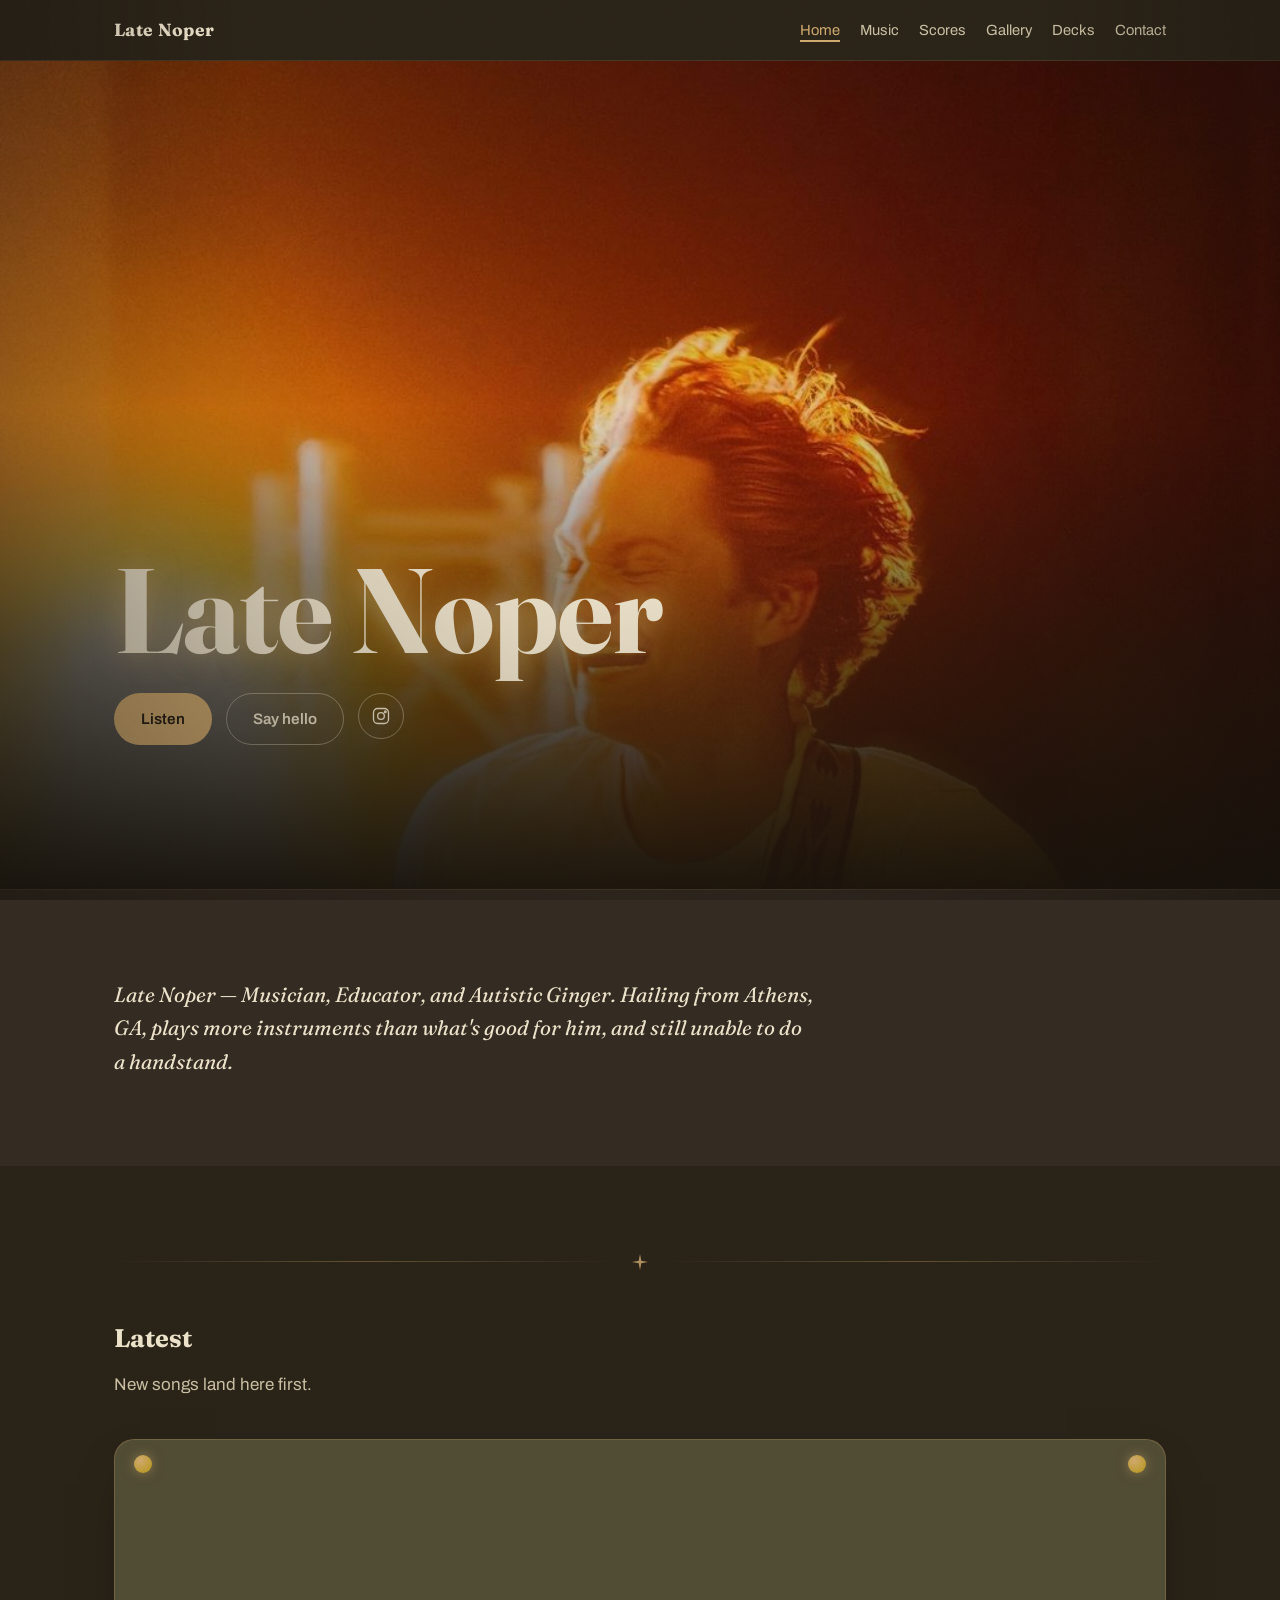
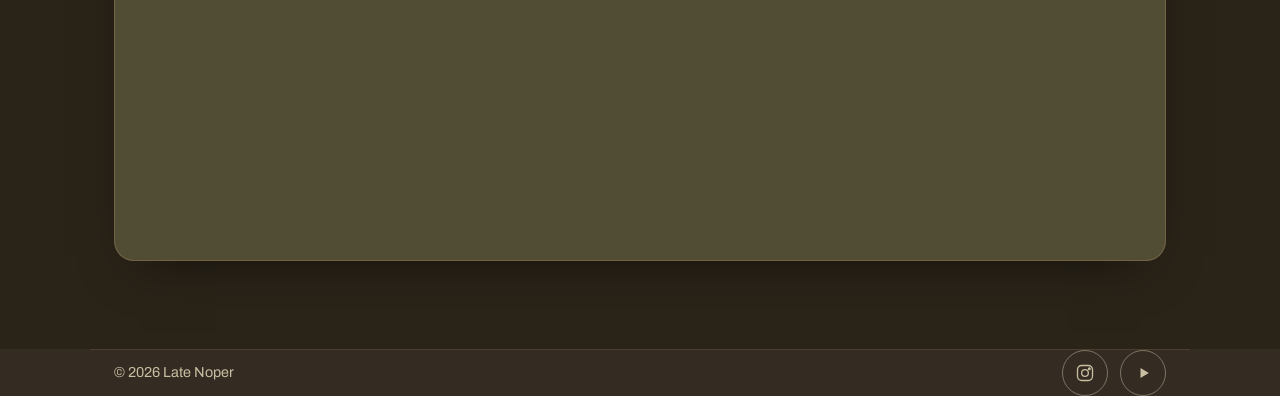
==== index.html @ f7667579 "Add files via upload" ====
<!DOCTYPE html>
<html lang="en">
<head>
<meta charset="UTF-8">
<meta name="viewport" content="width=device-width, initial-scale=1.0">
<title>Late Noper</title>
<meta name="description" content="Late Noper — songs, scores, and whatever else.">
<meta name="theme-color" content="#2A2318">
<link rel="icon" type="image/png" sizes="32x32" href="assets/img/favicon-32.png">
<link rel="icon" type="image/png" sizes="64x64" href="assets/img/favicon-64.png">
<link rel="apple-touch-icon" href="assets/img/apple-touch-icon.png">
<link rel="preconnect" href="https://fonts.googleapis.com">
<link rel="preconnect" href="https://fonts.gstatic.com" crossorigin>
<link href="https://fonts.googleapis.com/css2?family=Fraunces:ital,opsz,wght@0,9..144,400;0,9..144,600;0,9..144,700;0,9..144,900;1,9..144,500&family=Archivo:wght@400;500;600;700&display=swap" rel="stylesheet">
<link rel="stylesheet" href="assets/css/style.css">
</head>
<body>

<header>
  <nav class="wrap">
    <a class="brand" href="index.html">Late Noper</a>
    <ul class="nav-links">
      <li><a href="index.html" class="active">Home</a></li>
      <li><a href="music.html">Music</a></li>
      <li><a href="scores.html">Scores</a></li>
      <li><a href="gallery.html">Gallery</a></li>
      <li><a href="decks.html">Decks</a></li>
      <li><a href="contact.html">Contact</a></li>
    </ul>
  </nav>
</header>

<section class="hero" id="top">
  <img src="assets/img/hero-guitar-glow.jpg" alt="Late Noper playing guitar on stage under warm stage lights">
  <div class="hero-content wrap">
    <h1>Late Noper</h1>
    <div class="hero-actions">
      <a class="btn btn-primary" href="music.html">Listen</a>
      <a class="btn btn-ghost" href="contact.html">Say hello</a>
      <a class="btn-icon" href="https://www.instagram.com/n8mydude" target="_blank" rel="noopener" aria-label="Instagram">
        <svg viewBox="0 0 24 24" fill="none" stroke="currentColor" stroke-width="1.6"><rect x="3" y="3" width="18" height="18" rx="5"/><circle cx="12" cy="12" r="4"/><circle cx="17.2" cy="6.8" r="1"/></svg>
      </a>
    </div>
  </div>
</section>

<section class="about-line">
  <div class="wrap">
    <p>Late Noper — Musician, Educator, and Autistic Ginger. Hailing from Athens, GA, plays more instruments than what's good for him, and still unable to do a handstand.</p>
  </div>
</section>

<section class="music">
  <div class="wrap">
    <div class="spark-divider">
      <div class="line"></div>
      <svg viewBox="0 0 24 24" fill="var(--pollen)"><path d="M12 0 L14 10 L24 12 L14 14 L12 24 L10 14 L0 12 L10 10 Z"/></svg>
      <div class="line"></div>
    </div>
    <div class="section-head">
      <h2>Latest</h2>
      <p>New songs land here first.</p>
    </div>
    <div class="radio-panel">
      <iframe src="https://open.spotify.com/embed/artist/4hg9pHm6fuqy6S8k84b3Cp?utm_source=generator&theme=0"
        width="100%" height="352" frameborder="0"
        allowfullscreen=""
        allow="autoplay; clipboard-write; encrypted-media; fullscreen; picture-in-picture"
        loading="lazy"></iframe>
    </div>
  </div>
</section>

<footer class="wrap">
  <span>© 2026 Late Noper</span>
  <div class="footer-socials">
    <a class="btn-icon" href="https://www.instagram.com/n8mydude" target="_blank" rel="noopener" aria-label="Instagram">
      <svg viewBox="0 0 24 24" fill="none" stroke="currentColor" stroke-width="1.6"><rect x="3" y="3" width="18" height="18" rx="5"/><circle cx="12" cy="12" r="4"/><circle cx="17.2" cy="6.8" r="1"/></svg>
    </a>
    <a class="btn-icon" href="https://open.spotify.com/artist/4hg9pHm6fuqy6S8k84b3Cp" target="_blank" rel="noopener" aria-label="Spotify">
      <svg viewBox="0 0 24 24" fill="currentColor"><path d="M9 18V6l10 6-10 6Z"/></svg>
    </a>
  </div>
</footer>

</body>
</html>
---- assets/css/style.css ----
:root{
  --charcoal:#342B22;
  --charcoal-2:#2A2318;
  --charcoal-3:#241d14;
  --olive:#514C34;
  --pollen:#CFA96F;
  --red-sands:#BD9B30;
  --dried-petals:#9A4A36;
  --birch:#ECE1C9;
  --birch-dim:#c9bea1;
  --radius:14px;
}

*{box-sizing:border-box;}
html{scroll-behavior:smooth;}
body{
  margin:0;
  background:var(--charcoal);
  color:var(--birch);
  font-family:'Archivo',sans-serif;
  font-size:17px;
  line-height:1.6;
  position:relative;
}
img{max-width:100%;display:block;}

h1,h2,h3,h4{
  font-family:'Fraunces',serif;
  font-weight:700;
  margin:0 0 0.5em 0;
  color:var(--birch);
}

a{color:inherit;}

.wrap{
  max-width:1100px;
  margin:0 auto;
  padding:0 24px;
}

/* ---------- RETRO TEXTURE LAYER ---------- */
body::before{
  content:"";
  position:fixed;
  inset:0;
  pointer-events:none;
  z-index:2000;
  opacity:0.05;
  mix-blend-mode:overlay;
  background-image:url("data:image/svg+xml,%3Csvg xmlns='http://www.w3.org/2000/svg' width='120' height='120'%3E%3Cfilter id='n'%3E%3CfeTurbulence type='fractalNoise' baseFrequency='0.85' numOctaves='2' stitchTiles='stitch'/%3E%3C/filter%3E%3Crect width='100%25' height='100%25' filter='url(%23n)'/%3E%3C/svg%3E");
}
body::after{
  content:"";
  position:fixed;
  inset:0;
  pointer-events:none;
  z-index:1999;
  background:radial-gradient(ellipse at 50% 0%, rgba(0,0,0,0) 45%, rgba(20,16,10,0.55) 100%);
}

/* ---------- DIVIDER ---------- */
.spark-divider{
  display:flex;
  align-items:center;
  gap:16px;
  margin:0 0 48px 0;
}
.spark-divider .line{
  flex:1;
  height:1px;
  background:linear-gradient(to right, transparent, rgba(207,169,111,0.35), transparent);
}
.spark-divider svg{width:16px; height:16px; flex-shrink:0; opacity:0.8;}

/* ---------- NAV ---------- */
header{
  position:sticky;
  top:0;
  z-index:50;
  background:rgba(42,35,24,0.92);
  backdrop-filter:blur(8px);
  border-bottom:1px solid rgba(207,169,111,0.15);
}
nav.wrap{
  display:flex;
  align-items:center;
  justify-content:space-between;
  padding-top:16px;
  padding-bottom:16px;
  gap:16px;
}
.brand{
  font-family:'Fraunces',serif;
  font-weight:700;
  font-size:1.1rem;
  letter-spacing:0.02em;
  text-decoration:none;
  color:var(--birch);
  white-space:nowrap;
}
.nav-links{
  display:flex;
  gap:20px;
  list-style:none;
  margin:0;
  padding:0;
  overflow-x:auto;
  scrollbar-width:none;
}
.nav-links::-webkit-scrollbar{display:none;}
.nav-links a{
  text-decoration:none;
  font-size:0.92rem;
  color:var(--birch-dim);
  transition:color .2s ease;
  white-space:nowrap;
  padding-bottom:2px;
  border-bottom:2px solid transparent;
}
.nav-links a:hover{color:var(--pollen);}
.nav-links a.active{color:var(--pollen); border-bottom-color:var(--pollen);}

@media (max-width:560px){
  .nav-links{gap:14px;}
  .nav-links a{font-size:0.82rem;}
  .brand{font-size:1rem;}
}

/* ---------- HERO (home) ---------- */
.hero{
  position:relative;
  min-height:100svh;
  min-height:92vh;
  display:flex;
  align-items:flex-end;
  overflow:hidden;
}
.hero img{
  position:absolute;
  inset:0;
  width:100%;
  height:100%;
  object-fit:cover;
  object-position:58% 25%;
  filter:saturate(1.08);
}
.hero::after{
  content:"";
  position:absolute;
  inset:0;
  background:
    linear-gradient(to top, rgba(24,19,12,0.97) 0%, rgba(24,19,12,0.6) 30%, rgba(24,19,12,0.1) 58%, rgba(24,19,12,0.3) 100%);
}
.hero-content{
  position:relative;
  z-index:2;
  padding-bottom:56px;
  padding-top:80px;
  width:100%;
}
.hero h1{
  font-size:clamp(2.8rem, 11vw, 7.5rem);
  line-height:0.94;
  margin:0;
  color:var(--birch);
  text-shadow:
    0 0 30px rgba(207,169,111,0.55),
    0 0 70px rgba(189,155,48,0.35);
}
.hero-bio{
  margin-top:20px;
  max-width:520px;
  font-size:1.05rem;
  color:var(--birch-dim);
}
.hero-actions{
  margin-top:26px;
  display:flex;
  gap:14px;
  flex-wrap:wrap;
}

/* ---------- PAGE HERO (sub pages) ---------- */
.page-hero{
  padding:150px 0 60px;
  background:var(--charcoal-2);
  border-bottom:1px solid rgba(207,169,111,0.15);
}
.page-hero p{
  color:var(--birch-dim);
  max-width:560px;
  margin-top:10px;
}

/* ---------- BUTTONS ---------- */
.btn{
  display:inline-block;
  padding:13px 26px;
  border-radius:999px;
  text-decoration:none;
  font-weight:600;
  font-size:0.95rem;
  transition:transform .15s ease, background .2s ease, border-color .2s ease;
  border:1px solid transparent;
}
.btn-primary{
  background:var(--pollen);
  color:var(--charcoal-3);
}
.btn-primary:hover{transform:translateY(-2px);}
.btn-ghost{
  border-color:rgba(236,225,201,0.4);
  color:var(--birch);
}
.btn-ghost:hover{border-color:var(--pollen); color:var(--pollen);}
.btn-icon{
  display:inline-flex;
  align-items:center;
  justify-content:center;
  width:46px;
  height:46px;
  border-radius:50%;
  border:1px solid rgba(236,225,201,0.4);
  transition:border-color .2s ease, color .2s ease;
}
.btn-icon:hover{border-color:var(--pollen); color:var(--pollen);}
.btn-icon svg{width:20px; height:20px;}

/* ---------- SECTIONS GENERAL ---------- */
section{
  padding:88px 0;
  position:relative;
}
@media (max-width:700px){
  section{padding:56px 0;}
  .page-hero{padding:130px 0 44px;}
}
.section-head{
  max-width:640px;
  margin-bottom:40px;
}
.section-head p{
  color:var(--birch-dim);
  margin-top:8px;
}

/* ---------- MUSIC / RADIO PANEL ---------- */
.music{background:var(--charcoal-2);}
.radio-panel{
  position:relative;
  background:var(--olive);
  border-radius:20px;
  padding:46px 24px 24px;
  box-shadow:
    inset 0 0 0 1px rgba(207,169,111,0.25),
    0 20px 50px -25px rgba(0,0,0,0.6);
}
.radio-panel::before,
.radio-panel::after{
  content:"";
  position:absolute;
  top:16px;
  width:18px;
  height:18px;
  border-radius:50%;
  background:radial-gradient(circle at 35% 30%, var(--pollen), var(--red-sands) 70%);
  box-shadow:0 0 12px rgba(207,169,111,0.5);
}
.radio-panel::before{left:20px;}
.radio-panel::after{right:20px;}
.radio-panel iframe{
  display:block;
  width:100%;
  border-radius:12px;
}

.stream-links{
  margin-top:24px;
  display:flex;
  flex-wrap:wrap;
  gap:12px;
}
.stream-links a{
  display:inline-flex;
  align-items:center;
  gap:9px;
  padding:10px 18px;
  border-radius:999px;
  background:var(--charcoal-3);
  border:1px solid rgba(207,169,111,0.25);
  text-decoration:none;
  font-size:0.9rem;
  color:var(--birch);
  transition:border-color .2s ease, color .2s ease;
}
.stream-links a:hover{border-color:var(--pollen); color:var(--pollen);}
.stream-links svg{width:16px; height:16px;}

/* ---------- OTHER PROJECTS ---------- */
.other-projects{
  margin-top:56px;
  padding-top:40px;
  border-top:1px solid rgba(207,169,111,0.18);
}
.other-projects h3{
  font-size:1.1rem;
  color:var(--birch-dim);
  font-family:'Archivo',sans-serif;
  font-weight:600;
  text-transform:none;
  margin-bottom:20px;
}
.project-list{
  display:grid;
  grid-template-columns:repeat(auto-fit, minmax(260px,1fr));
  gap:20px;
}
.project-card{
  background:var(--charcoal-3);
  border:1px solid rgba(207,169,111,0.18);
  border-radius:12px;
  padding:20px 22px;
  text-decoration:none;
  display:block;
  transition:border-color .2s ease, transform .15s ease;
}
.project-card:hover{border-color:var(--pollen); transform:translateY(-2px);}
.project-card .proj-name{
  font-family:'Fraunces',serif;
  font-size:1.1rem;
  color:var(--birch);
  margin-bottom:6px;
}
.project-card .proj-blurb{
  font-size:0.9rem;
  color:var(--birch-dim);
  line-height:1.5;
}

/* ---------- ABOUT (bio line on home) ---------- */
.about-line{
  background:var(--charcoal);
  border-top:1px solid rgba(207,169,111,0.12);
}
.about-line p{
  font-family:'Fraunces',serif;
  font-style:italic;
  font-size:1.3rem;
  max-width:700px;
  color:var(--birch);
  margin:0;
}

/* ---------- GALLERY ---------- */
.gallery-page{background:var(--charcoal-2);}
.gallery{
  display:grid;
  grid-template-columns:repeat(auto-fit, minmax(230px, 1fr));
  gap:26px;
}
.photo-card{
  background:var(--charcoal-3);
  border:1px solid rgba(207,169,111,0.2);
  border-radius:12px;
  padding:10px;
  box-shadow:0 16px 34px -20px rgba(0,0,0,0.6);
}
.photo-card img{
  width:100%;
  height:auto;
  border-radius:6px;
  display:block;
}
.photo-card figcaption{
  margin:0;
  padding:12px 6px 4px;
  font-family:'Fraunces',serif;
  font-style:italic;
  font-size:0.92rem;
  color:var(--birch-dim);
  text-align:center;
}

/* ---------- SCORES ---------- */
.scores-page{background:var(--charcoal);}
.score-item{
  background:var(--charcoal-2);
  border:1px solid rgba(207,169,111,0.2);
  border-radius:var(--radius);
  padding:26px;
  margin-bottom:32px;
}
.score-item h3{
  margin-bottom:14px;
  font-size:1.3rem;
}
.score-audio{
  width:100%;
  margin-bottom:18px;
  accent-color:var(--pollen);
}
.score-pdf-frame{
  width:100%;
  height:640px;
  border:1px solid rgba(207,169,111,0.2);
  border-radius:8px;
  background:var(--birch);
}
.score-links{
  margin-top:14px;
  display:flex;
  gap:14px;
  flex-wrap:wrap;
  font-size:0.9rem;
}
.score-links a{
  color:var(--pollen);
  text-decoration:none;
  border-bottom:1px solid rgba(207,169,111,0.4);
}
.score-note{
  font-size:0.9rem;
  color:var(--birch-dim);
  font-style:italic;
}
@media (max-width:700px){
  .score-pdf-frame{height:480px;}
}

/* ---------- DECKS ---------- */
.decks-page{background:var(--charcoal-2);}
.deck-card{
  background:var(--charcoal-3);
  border:1px solid rgba(207,169,111,0.2);
  border-radius:var(--radius);
  margin-bottom:24px;
  overflow:hidden;
}
.deck-head{
  display:flex;
  align-items:center;
  gap:20px;
  padding:20px 24px;
}
.deck-commanders{
  display:flex;
  gap:8px;
  flex-shrink:0;
}
.deck-commanders img{
  width:56px;
  height:78px;
  object-fit:cover;
  border-radius:6px;
  border:1px solid rgba(207,169,111,0.35);
}
.deck-title-block h3{
  font-size:1.2rem;
  margin-bottom:4px;
}
.deck-title-block .deck-cmdr-names{
  font-size:0.85rem;
  color:var(--birch-dim);
  font-style:italic;
}
.deck-card details{border-top:1px solid rgba(207,169,111,0.15);}
.deck-card summary{
  cursor:pointer;
  padding:14px 24px;
  font-size:0.9rem;
  color:var(--pollen);
  list-style:none;
  user-select:none;
}
.deck-card summary::-webkit-details-marker{display:none;}
.deck-card summary::before{content:"▸ ";}
.deck-card details[open] summary::before{content:"▾ ";}
.deck-body{
  padding:6px 24px 24px;
}
.card-section{margin-bottom:18px;}
.card-section h4{
  font-size:0.85rem;
  text-transform:uppercase;
  letter-spacing:0.04em;
  color:var(--birch-dim);
  font-family:'Archivo',sans-serif;
  font-weight:600;
  margin-bottom:10px;
}
.card-chips{
  display:flex;
  flex-wrap:wrap;
  gap:8px 10px;
}
.card-name{
  font-size:0.92rem;
  color:var(--birch);
  border-bottom:1px dotted rgba(207,169,111,0.5);
  cursor:default;
  white-space:nowrap;
}
.card-name .qty{
  color:var(--birch-dim);
  font-size:0.8rem;
  margin-right:2px;
}

#scry-tooltip{
  position:fixed;
  z-index:5000;
  pointer-events:none;
  width:180px;
  border-radius:10px;
  overflow:hidden;
  box-shadow:0 16px 40px -12px rgba(0,0,0,0.7);
  border:1px solid rgba(207,169,111,0.4);
  display:none;
  background:var(--charcoal-3);
}
#scry-tooltip img{width:100%; display:block;}
#scry-tooltip .scry-loading{
  padding:40px 10px;
  text-align:center;
  font-size:0.8rem;
  color:var(--birch-dim);
}

/* ---------- CONTACT ---------- */
.contact{background:var(--charcoal);}
form{
  display:grid;
  gap:18px;
  max-width:560px;
}
label{
  display:block;
  font-size:0.9rem;
  color:var(--birch-dim);
  margin-bottom:6px;
}
input, textarea{
  width:100%;
  padding:13px 14px;
  background:var(--charcoal-2);
  border:1px solid rgba(207,169,111,0.25);
  border-radius:10px;
  color:var(--birch);
  font-family:'Archivo',sans-serif;
  font-size:1rem;
}
input:focus, textarea:focus{
  outline:2px solid var(--pollen);
  outline-offset:1px;
}
textarea{resize:vertical; min-height:130px;}
button[type="submit"]{
  justify-self:start;
  background:var(--pollen);
  color:var(--charcoal-3);
  border:none;
  padding:13px 28px;
  border-radius:999px;
  font-weight:600;
  font-size:0.95rem;
  cursor:pointer;
  font-family:'Archivo',sans-serif;
  transition:transform .15s ease;
}
button[type="submit"]:hover{transform:translateY(-2px);}
.form-note{
  font-size:0.85rem;
  color:var(--birch-dim);
  margin-top:6px;
}

/* ---------- FOOTER ---------- */
footer{
  padding:32px 0;
  border-top:1px solid rgba(207,169,111,0.15);
  display:flex;
  align-items:center;
  justify-content:space-between;
  flex-wrap:wrap;
  gap:14px;
  color:var(--birch-dim);
  font-size:0.9rem;
}
.footer-socials{
  display:flex;
  gap:12px;
}

@media (prefers-reduced-motion: reduce){
  html{scroll-behavior:auto;}
  .btn, button{transition:none;}
}
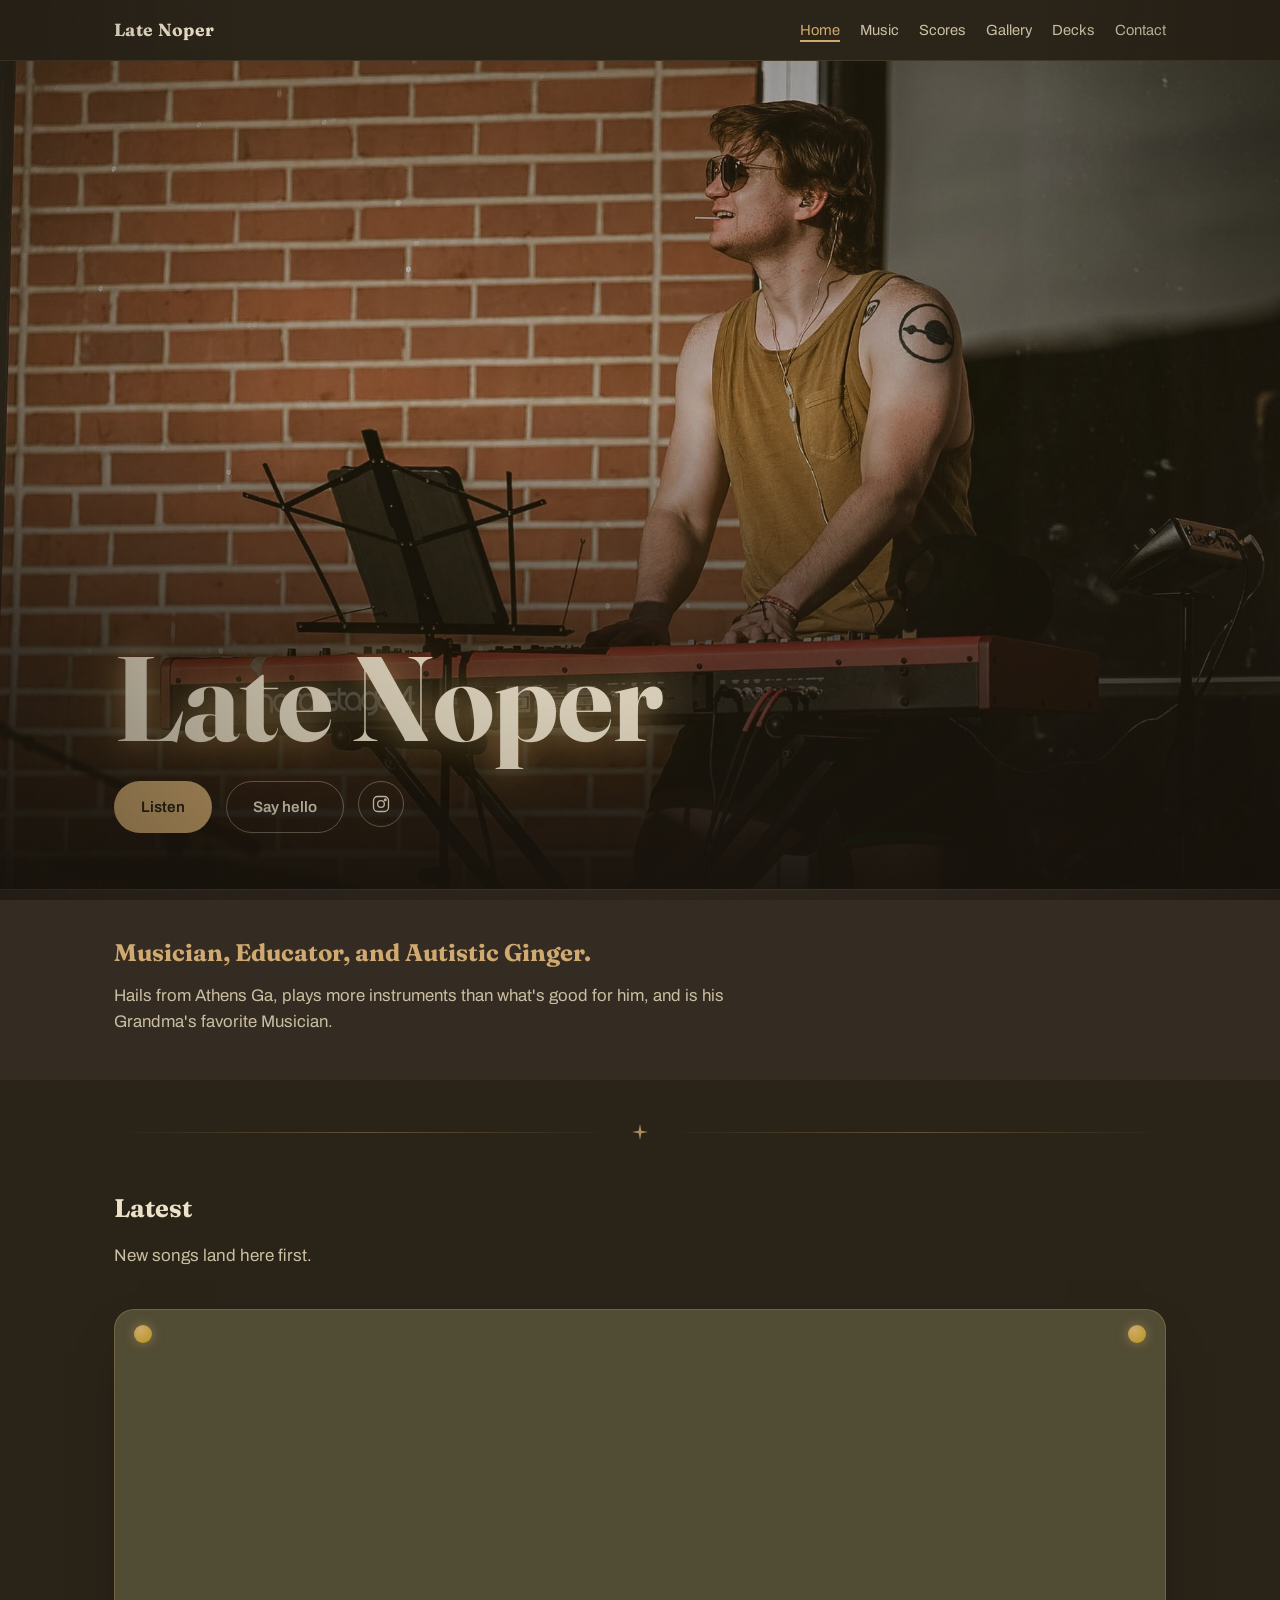
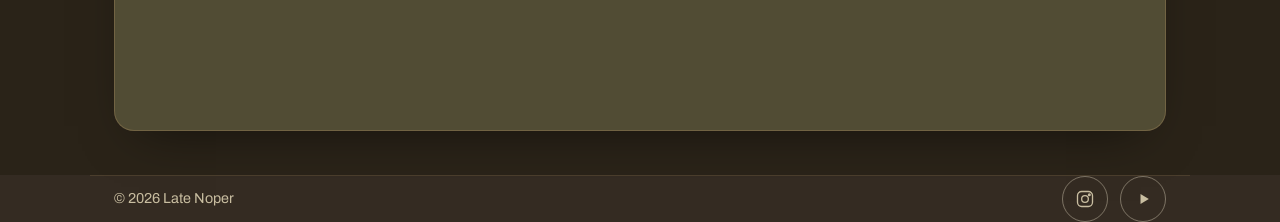
==== commit 91defe8b: "Add files via upload" ====
--- a/index.html
+++ b/index.html
@@ -31,7 +31,8 @@
 </header>
 
 <section class="hero" id="top">
-  <img src="assets/img/hero-guitar-glow.jpg" alt="Late Noper playing guitar on stage under warm stage lights">
+  <img class="hero-mobile" src="assets/img/hero-guitar-glow.jpg" alt="Late Noper playing guitar under warm stage lights">
+  <img class="hero-desktop" src="assets/img/keyboard-live.jpg" alt="Late Noper performing on keyboard in warm evening light">
   <div class="hero-content wrap">
     <h1>Late Noper</h1>
     <div class="hero-actions">
@@ -46,7 +47,8 @@
 
 <section class="about-line">
   <div class="wrap">
-    <p>Late Noper — Musician, Educator, and Autistic Ginger. Hailing from Athens, GA, plays more instruments than what's good for him, and still unable to do a handstand.</p>
+    <h2>Musician, Educator, and Autistic Ginger.</h2>
+    <p>Hails from Athens Ga, plays more instruments than what's good for him, and is his Grandma's favorite Musician.</p>
   </div>
 </section>
 
--- a/assets/css/style.css
+++ b/assets/css/style.css
@@ -135,6 +135,7 @@
   display:flex;
   align-items:flex-end;
   overflow:hidden;
+  padding:0;
 }
 .hero img{
   position:absolute;
@@ -142,8 +143,18 @@
   width:100%;
   height:100%;
   object-fit:cover;
+  filter:saturate(1.08);
+}
+.hero img.hero-mobile{
   object-position:58% 25%;
-  filter:saturate(1.08);
+}
+.hero img.hero-desktop{
+  display:none;
+  object-position:70% 22%;
+}
+@media (min-width:900px){
+  .hero img.hero-mobile{display:none;}
+  .hero img.hero-desktop{display:block;}
 }
 .hero::after{
   content:"";
@@ -183,14 +194,19 @@
 
 /* ---------- PAGE HERO (sub pages) ---------- */
 .page-hero{
-  padding:150px 0 60px;
+  padding:96px 0 32px;
   background:var(--charcoal-2);
   border-bottom:1px solid rgba(207,169,111,0.15);
 }
+.page-hero h1{
+  font-size:clamp(2rem, 4vw, 2.8rem);
+  text-shadow:0 0 24px rgba(207,169,111,0.3);
+}
 .page-hero p{
   color:var(--birch-dim);
   max-width:560px;
   margin-top:10px;
+  font-size:1.05rem;
 }
 
 /* ---------- BUTTONS ---------- */
@@ -229,12 +245,12 @@
 
 /* ---------- SECTIONS GENERAL ---------- */
 section{
-  padding:88px 0;
+  padding:44px 0;
   position:relative;
 }
 @media (max-width:700px){
-  section{padding:56px 0;}
-  .page-hero{padding:130px 0 44px;}
+  section{padding:32px 0;}
+  .page-hero{padding:80px 0 28px;}
 }
 .section-head{
   max-width:640px;
@@ -338,17 +354,22 @@
   line-height:1.5;
 }
 
-/* ---------- ABOUT (bio line on home) ---------- */
+/* ---------- ABOUT (bio block on home) ---------- */
 .about-line{
   background:var(--charcoal);
   border-top:1px solid rgba(207,169,111,0.12);
 }
+.about-line h2{
+  font-size:1.5rem;
+  color:var(--pollen);
+  margin-bottom:10px;
+}
 .about-line p{
-  font-family:'Fraunces',serif;
-  font-style:italic;
-  font-size:1.3rem;
-  max-width:700px;
-  color:var(--birch);
+  font-family:'Archivo',sans-serif;
+  font-style:normal;
+  font-size:1.05rem;
+  max-width:620px;
+  color:var(--birch-dim);
   margin:0;
 }
 
@@ -356,30 +377,59 @@
 .gallery-page{background:var(--charcoal-2);}
 .gallery{
   display:grid;
-  grid-template-columns:repeat(auto-fit, minmax(230px, 1fr));
-  gap:26px;
+  grid-template-columns:repeat(auto-fit, minmax(360px, 1fr));
+  gap:20px;
 }
 .photo-card{
   background:var(--charcoal-3);
   border:1px solid rgba(207,169,111,0.2);
   border-radius:12px;
-  padding:10px;
+  overflow:hidden;
   box-shadow:0 16px 34px -20px rgba(0,0,0,0.6);
-}
-.photo-card img{
+  cursor:zoom-in;
+}
+.photo-card img,
+.photo-card video{
   width:100%;
-  height:auto;
-  border-radius:6px;
+  height:100%;
+  aspect-ratio:4/5;
+  object-fit:cover;
   display:block;
-}
-.photo-card figcaption{
-  margin:0;
-  padding:12px 6px 4px;
-  font-family:'Fraunces',serif;
-  font-style:italic;
-  font-size:0.92rem;
-  color:var(--birch-dim);
-  text-align:center;
+  transition:transform .3s ease;
+}
+.photo-card:hover img,
+.photo-card:hover video{transform:scale(1.03);}
+
+#lightbox{
+  position:fixed;
+  inset:0;
+  z-index:6000;
+  display:none;
+  align-items:center;
+  justify-content:center;
+  background:rgba(20,16,10,0);
+  cursor:zoom-out;
+  transition:background .28s ease;
+  padding:30px;
+}
+#lightbox.open{
+  display:flex;
+  background:rgba(20,16,10,0.92);
+}
+#lightbox img,
+#lightbox video{
+  max-width:min(92vw, 1100px);
+  max-height:88vh;
+  border-radius:10px;
+  box-shadow:0 30px 80px -20px rgba(0,0,0,0.8);
+  transform:scale(0.92);
+  opacity:0;
+  transition:transform .28s ease, opacity .28s ease;
+}
+#lightbox.open img,
+#lightbox.open video{
+  transform:scale(1);
+  opacity:1;
 }
 
 /* ---------- SCORES ---------- */
@@ -439,28 +489,29 @@
 }
 .deck-head{
   display:flex;
-  align-items:center;
-  gap:20px;
-  padding:20px 24px;
+  align-items:flex-start;
+  gap:24px;
+  padding:24px;
+  flex-wrap:wrap;
 }
 .deck-commanders{
   display:flex;
-  gap:8px;
+  gap:12px;
   flex-shrink:0;
 }
 .deck-commanders img{
-  width:56px;
-  height:78px;
-  object-fit:cover;
-  border-radius:6px;
+  width:160px;
+  height:auto;
+  border-radius:10px;
   border:1px solid rgba(207,169,111,0.35);
+  box-shadow:0 12px 26px -14px rgba(0,0,0,0.6);
 }
 .deck-title-block h3{
-  font-size:1.2rem;
-  margin-bottom:4px;
+  font-size:1.5rem;
+  margin-bottom:6px;
 }
 .deck-title-block .deck-cmdr-names{
-  font-size:0.85rem;
+  font-size:0.95rem;
   color:var(--birch-dim);
   font-style:italic;
 }
@@ -477,9 +528,12 @@
 .deck-card summary::before{content:"▸ ";}
 .deck-card details[open] summary::before{content:"▾ ";}
 .deck-body{
-  padding:6px 24px 24px;
-}
-.card-section{margin-bottom:18px;}
+  padding:6px 24px 28px;
+  display:grid;
+  grid-template-columns:repeat(auto-fill, minmax(220px, 1fr));
+  gap:28px 32px;
+  align-items:start;
+}
 .card-section h4{
   font-size:0.85rem;
   text-transform:uppercase;
@@ -487,20 +541,22 @@
   color:var(--birch-dim);
   font-family:'Archivo',sans-serif;
   font-weight:600;
-  margin-bottom:10px;
+  margin-bottom:12px;
 }
 .card-chips{
   display:flex;
-  flex-wrap:wrap;
-  gap:8px 10px;
+  flex-direction:column;
+  gap:9px;
 }
 .card-name{
-  font-size:0.92rem;
-  color:var(--birch);
+  font-size:0.95rem;
+  color:var(--birch);
+  text-decoration:none;
   border-bottom:1px dotted rgba(207,169,111,0.5);
-  cursor:default;
-  white-space:nowrap;
-}
+  cursor:pointer;
+  width:fit-content;
+}
+.card-name:hover{color:var(--pollen); border-bottom-color:var(--pollen);}
 .card-name .qty{
   color:var(--birch-dim);
   font-size:0.8rem;
@@ -511,8 +567,8 @@
   position:fixed;
   z-index:5000;
   pointer-events:none;
-  width:180px;
-  border-radius:10px;
+  width:280px;
+  border-radius:14px;
   overflow:hidden;
   box-shadow:0 16px 40px -12px rgba(0,0,0,0.7);
   border:1px solid rgba(207,169,111,0.4);
@@ -521,9 +577,9 @@
 }
 #scry-tooltip img{width:100%; display:block;}
 #scry-tooltip .scry-loading{
-  padding:40px 10px;
+  padding:60px 10px;
   text-align:center;
-  font-size:0.8rem;
+  font-size:0.85rem;
   color:var(--birch-dim);
 }
 
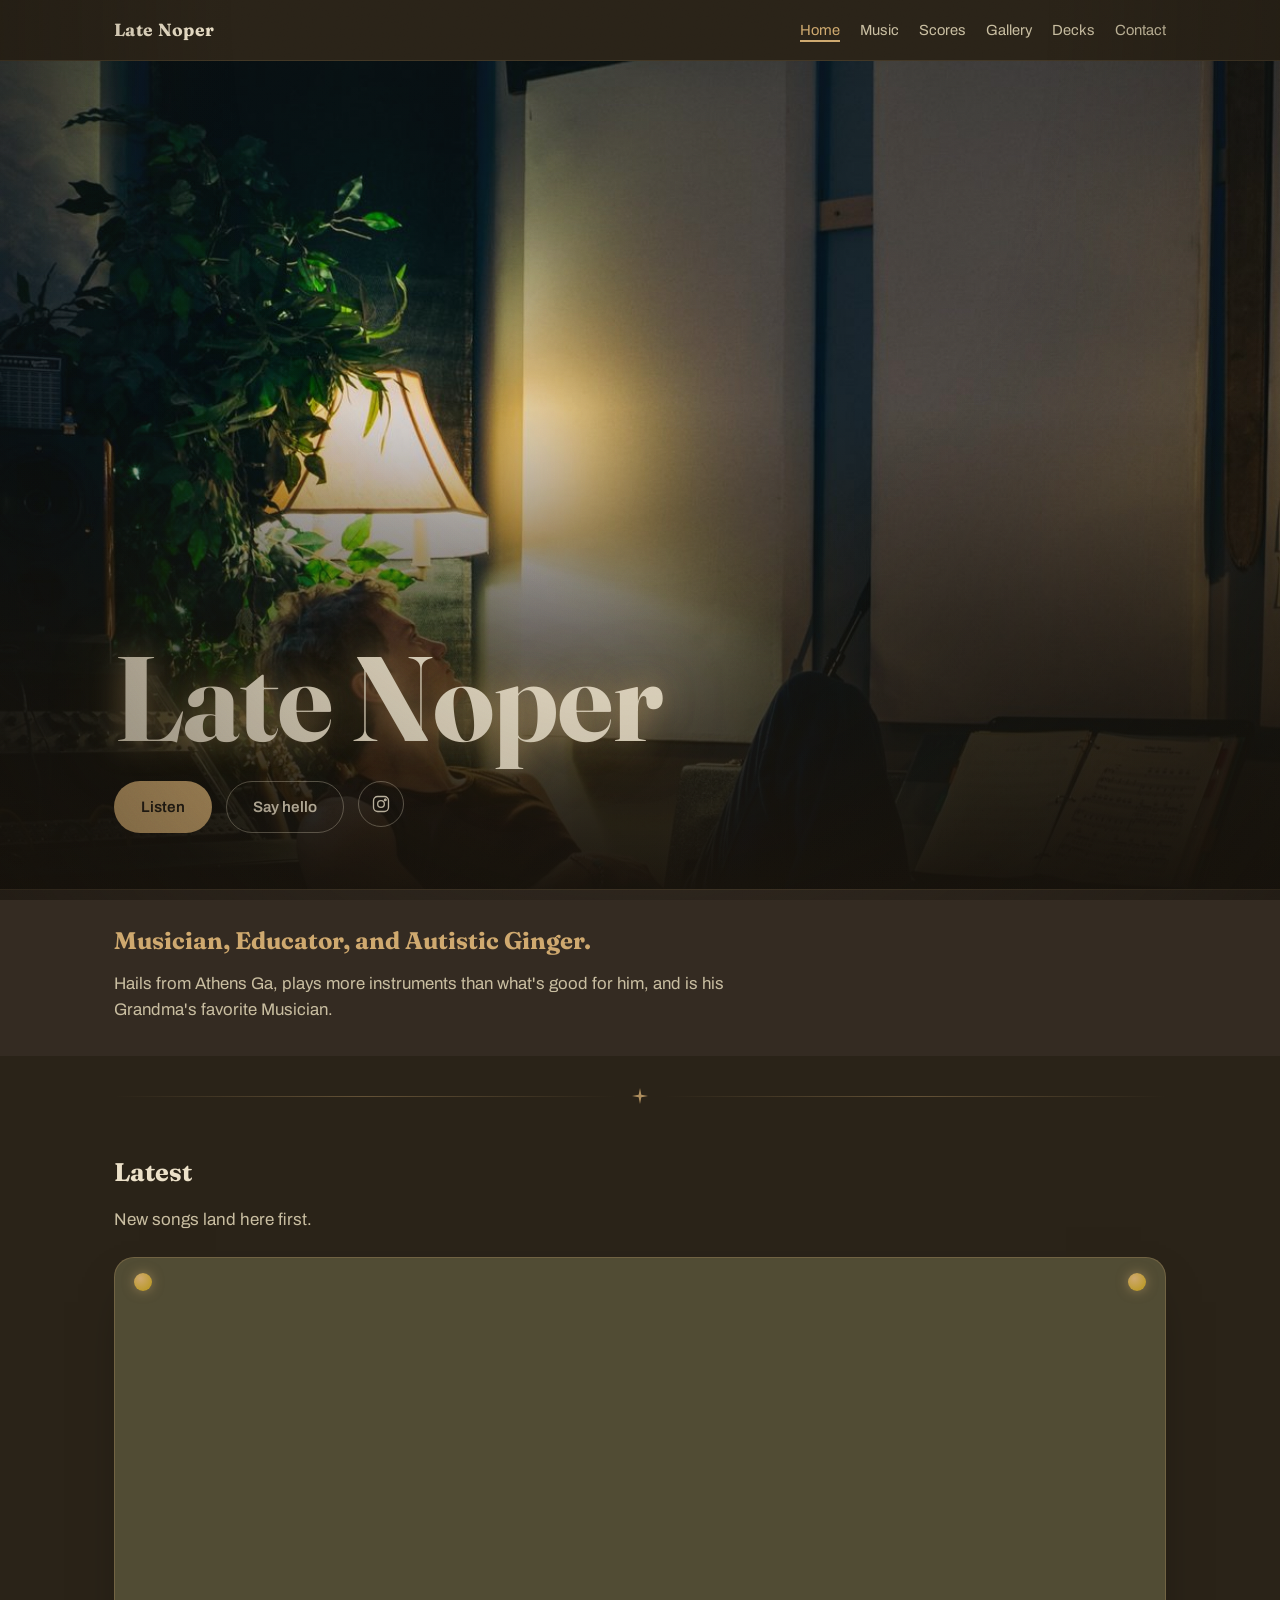
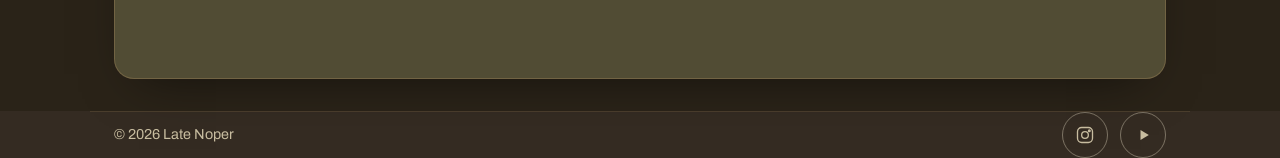
==== commit 8562fe8d: "Add files via upload" ====
--- a/index.html
+++ b/index.html
@@ -32,7 +32,7 @@
 
 <section class="hero" id="top">
   <img class="hero-mobile" src="assets/img/hero-guitar-glow.jpg" alt="Late Noper playing guitar under warm stage lights">
-  <img class="hero-desktop" src="assets/img/keyboard-live.jpg" alt="Late Noper performing on keyboard in warm evening light">
+  <img class="hero-desktop" src="assets/img/studio-plants.jpg" alt="Late Noper leaning back in his studio, looking up at a lamp">
   <div class="hero-content wrap">
     <h1>Late Noper</h1>
     <div class="hero-actions">
--- a/assets/css/style.css
+++ b/assets/css/style.css
@@ -150,7 +150,7 @@
 }
 .hero img.hero-desktop{
   display:none;
-  object-position:70% 22%;
+  object-position:26% 32%;
 }
 @media (min-width:900px){
   .hero img.hero-mobile{display:none;}
@@ -194,18 +194,25 @@
 
 /* ---------- PAGE HERO (sub pages) ---------- */
 .page-hero{
-  padding:96px 0 32px;
+  min-height:140px;
+  display:flex;
+  align-items:center;
   background:var(--charcoal-2);
   border-bottom:1px solid rgba(207,169,111,0.15);
+}
+.page-hero .wrap{
+  padding-top:20px;
+  padding-bottom:20px;
 }
 .page-hero h1{
   font-size:clamp(2rem, 4vw, 2.8rem);
   text-shadow:0 0 24px rgba(207,169,111,0.3);
+  margin-bottom:0;
 }
 .page-hero p{
   color:var(--birch-dim);
   max-width:560px;
-  margin-top:10px;
+  margin-top:8px;
   font-size:1.05rem;
 }
 
@@ -245,16 +252,16 @@
 
 /* ---------- SECTIONS GENERAL ---------- */
 section{
-  padding:44px 0;
+  padding:32px 0;
   position:relative;
 }
 @media (max-width:700px){
-  section{padding:32px 0;}
-  .page-hero{padding:80px 0 28px;}
+  section{padding:24px 0;}
+  .page-hero{min-height:120px;}
 }
 .section-head{
   max-width:640px;
-  margin-bottom:40px;
+  margin-bottom:24px;
 }
 .section-head p{
   color:var(--birch-dim);
@@ -450,12 +457,30 @@
   margin-bottom:18px;
   accent-color:var(--pollen);
 }
-.score-pdf-frame{
+.score-pdf-viewer{
   width:100%;
-  height:640px;
+  max-height:640px;
+  overflow-y:auto;
+  -webkit-overflow-scrolling:touch;
   border:1px solid rgba(207,169,111,0.2);
   border-radius:8px;
   background:var(--birch);
+  padding:10px 0;
+}
+.score-pdf-viewer canvas{
+  display:block;
+  margin:0 auto 10px;
+  max-width:100%;
+  height:auto;
+}
+.score-pdf-viewer .pdf-loading{
+  padding:60px 10px;
+  text-align:center;
+  color:var(--charcoal-2);
+  font-size:0.9rem;
+}
+@media (max-width:700px){
+  .score-pdf-viewer{max-height:480px;}
 }
 .score-links{
   margin-top:14px;
@@ -475,7 +500,6 @@
   font-style:italic;
 }
 @media (max-width:700px){
-  .score-pdf-frame{height:480px;}
 }
 
 /* ---------- DECKS ---------- */
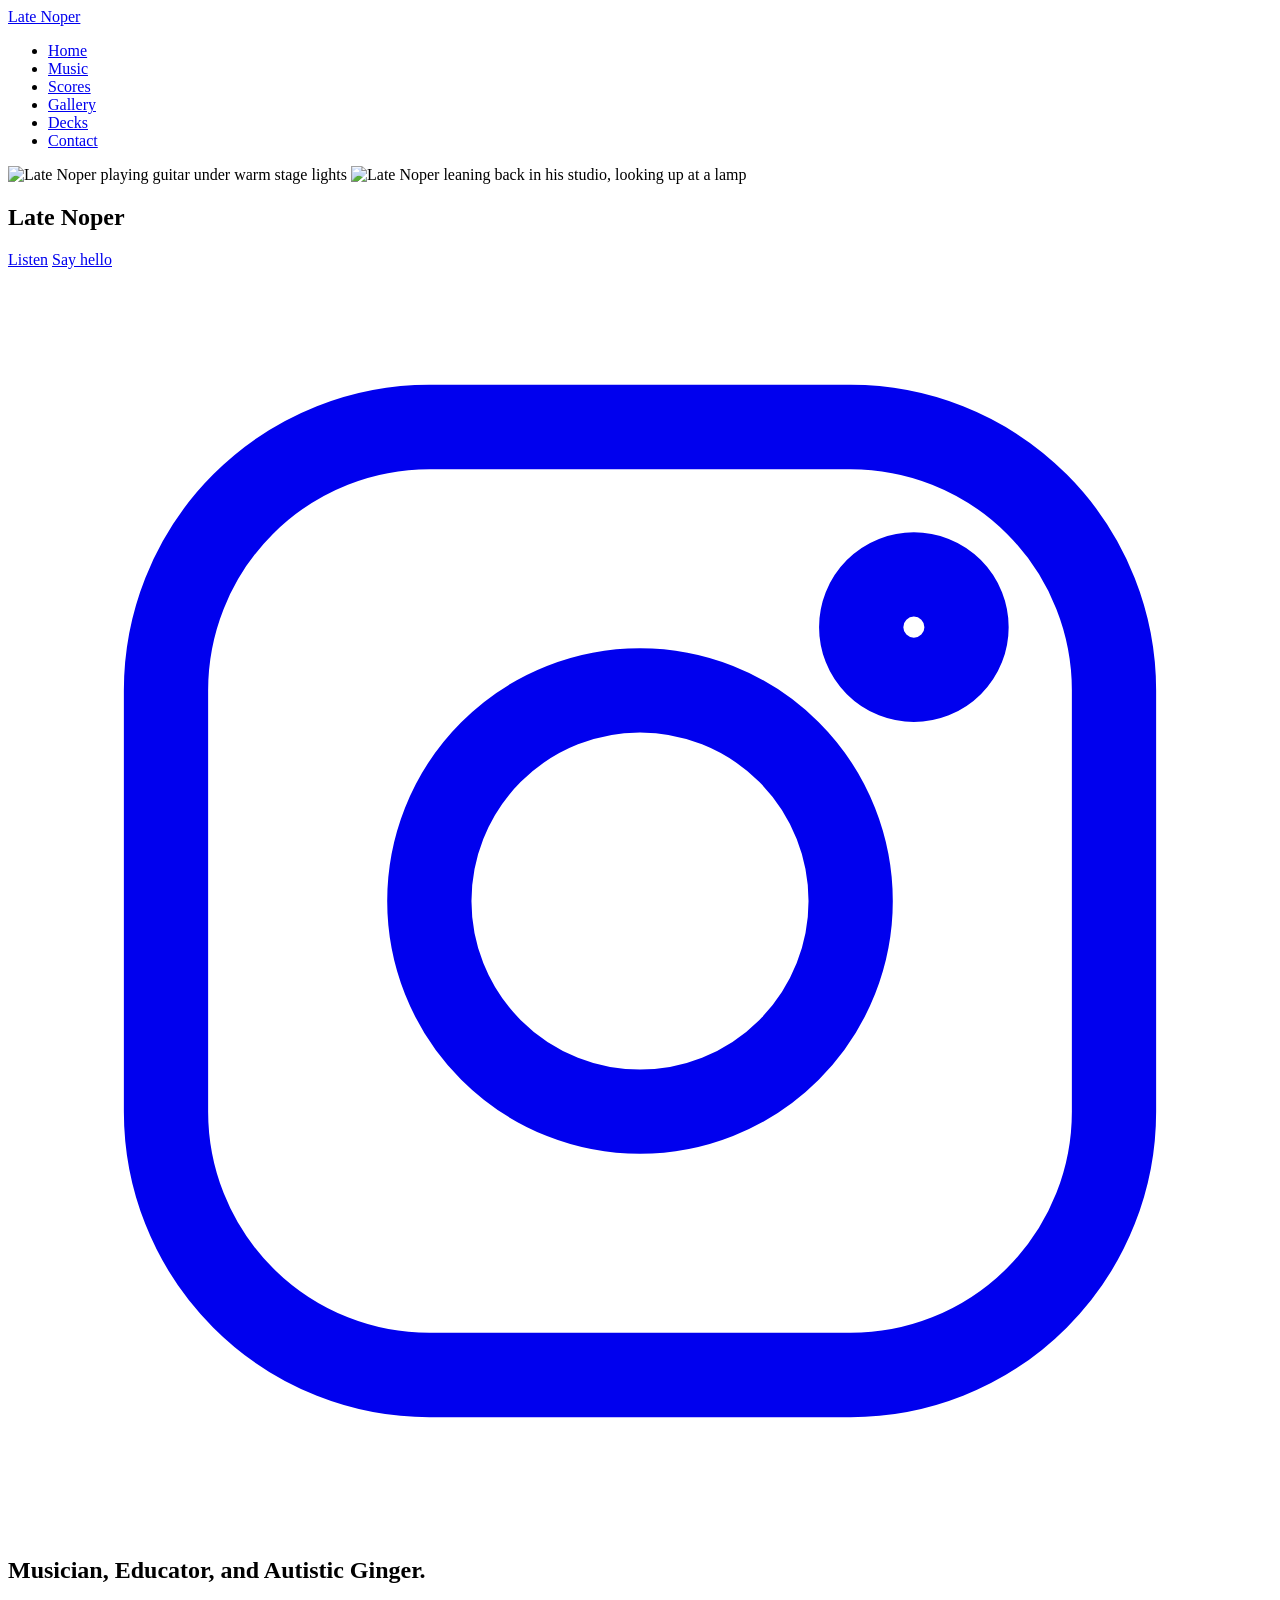
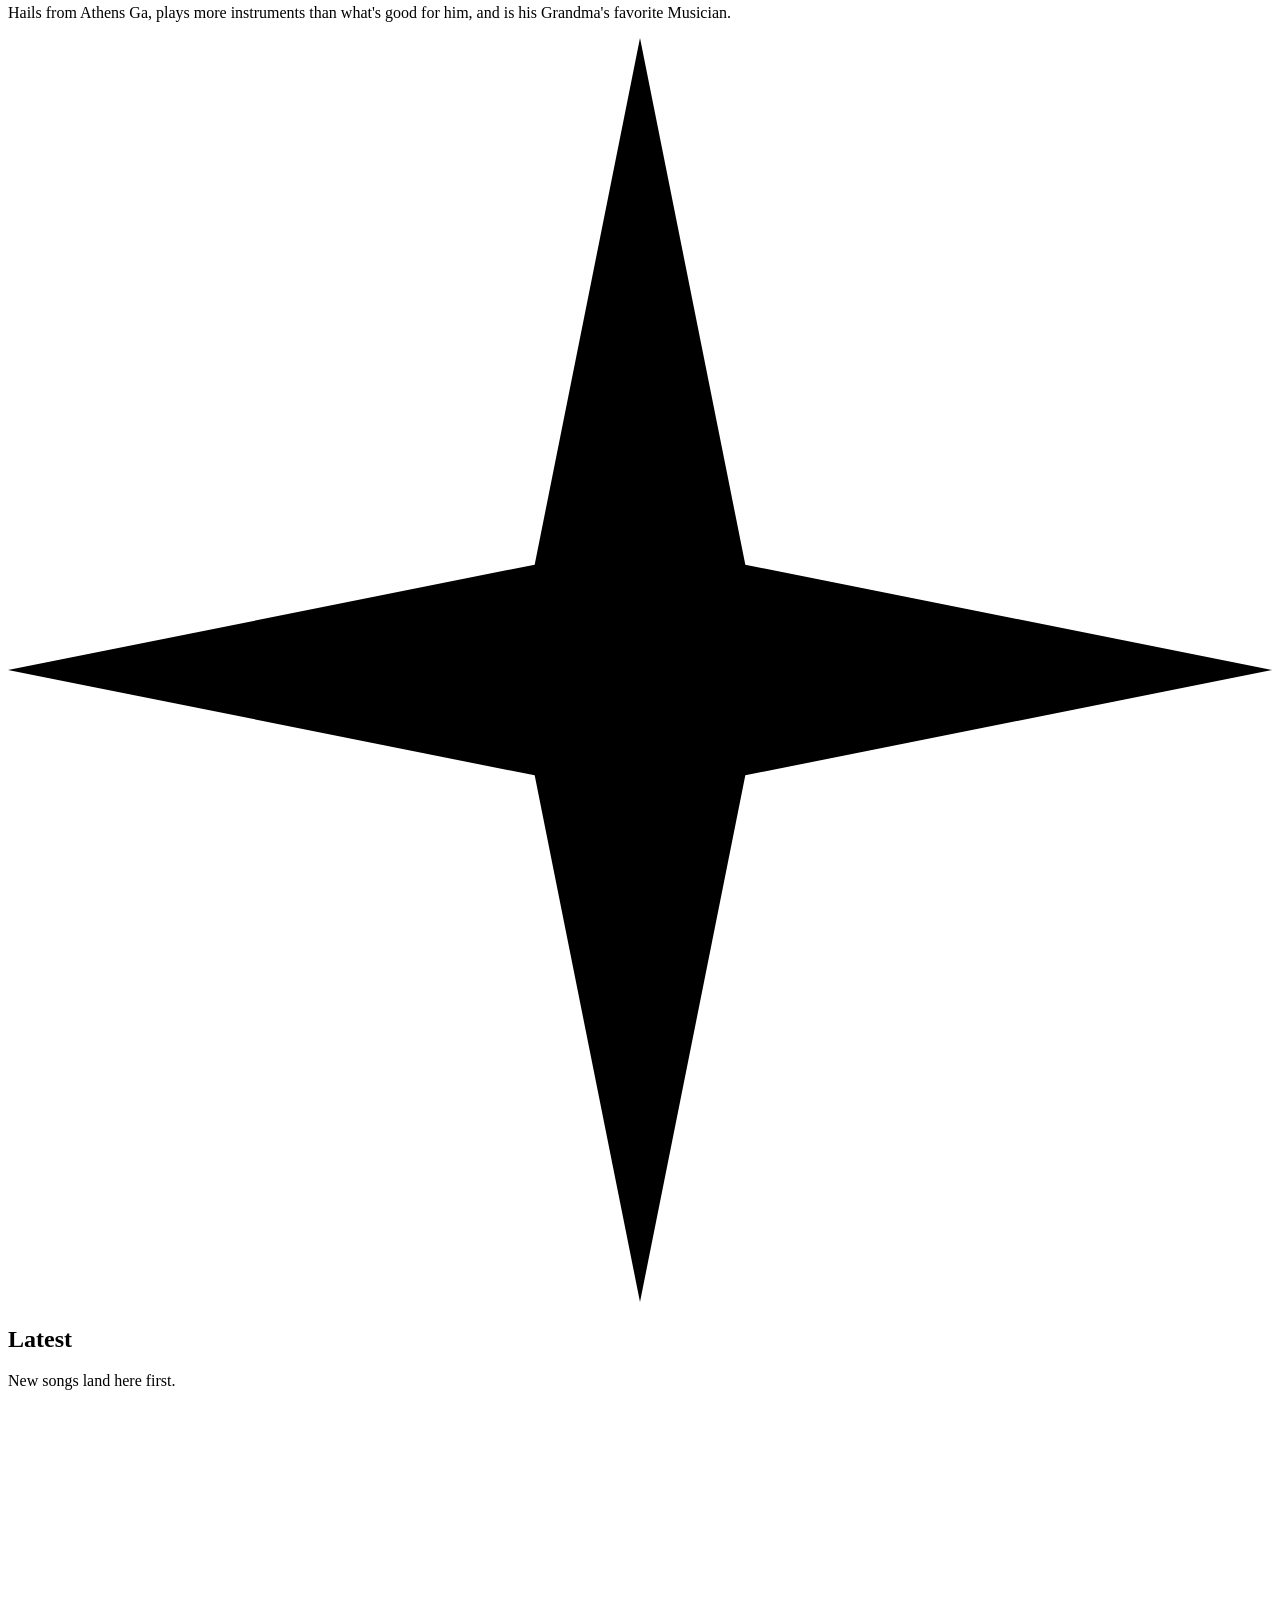
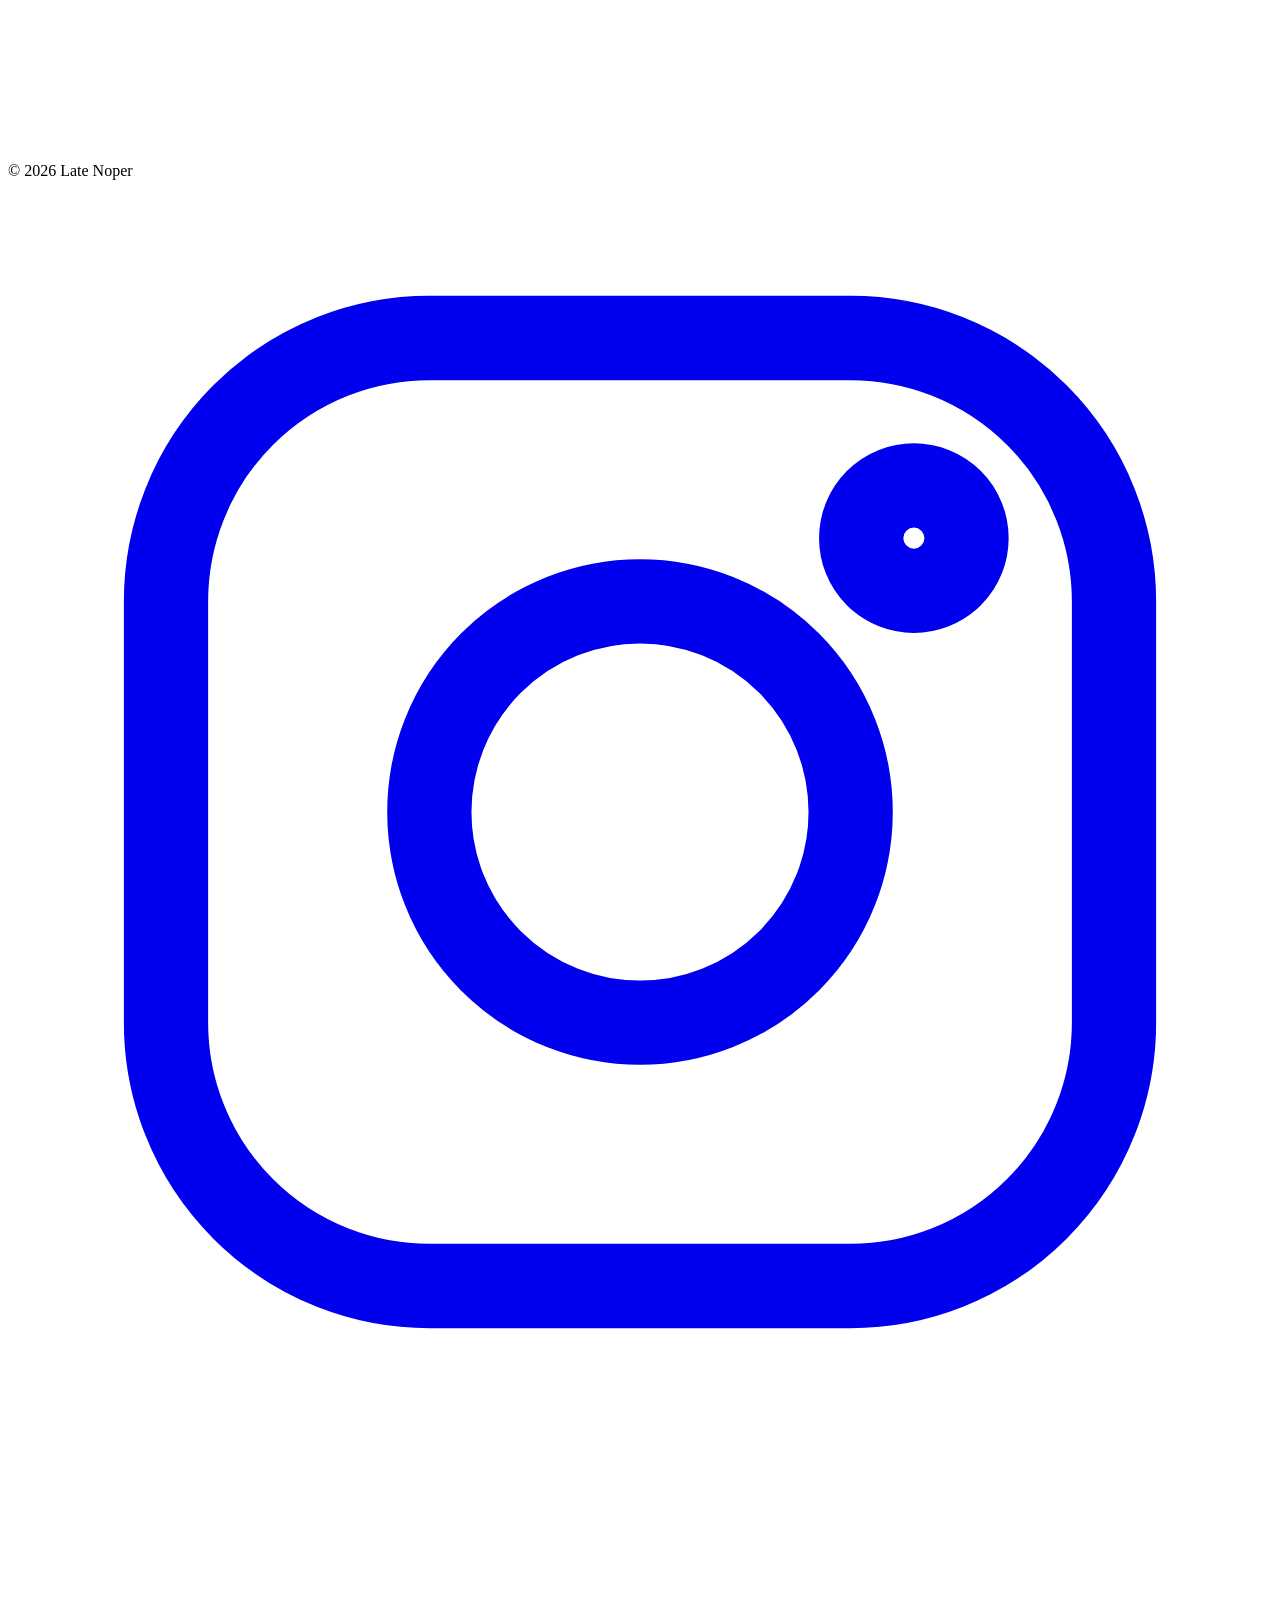
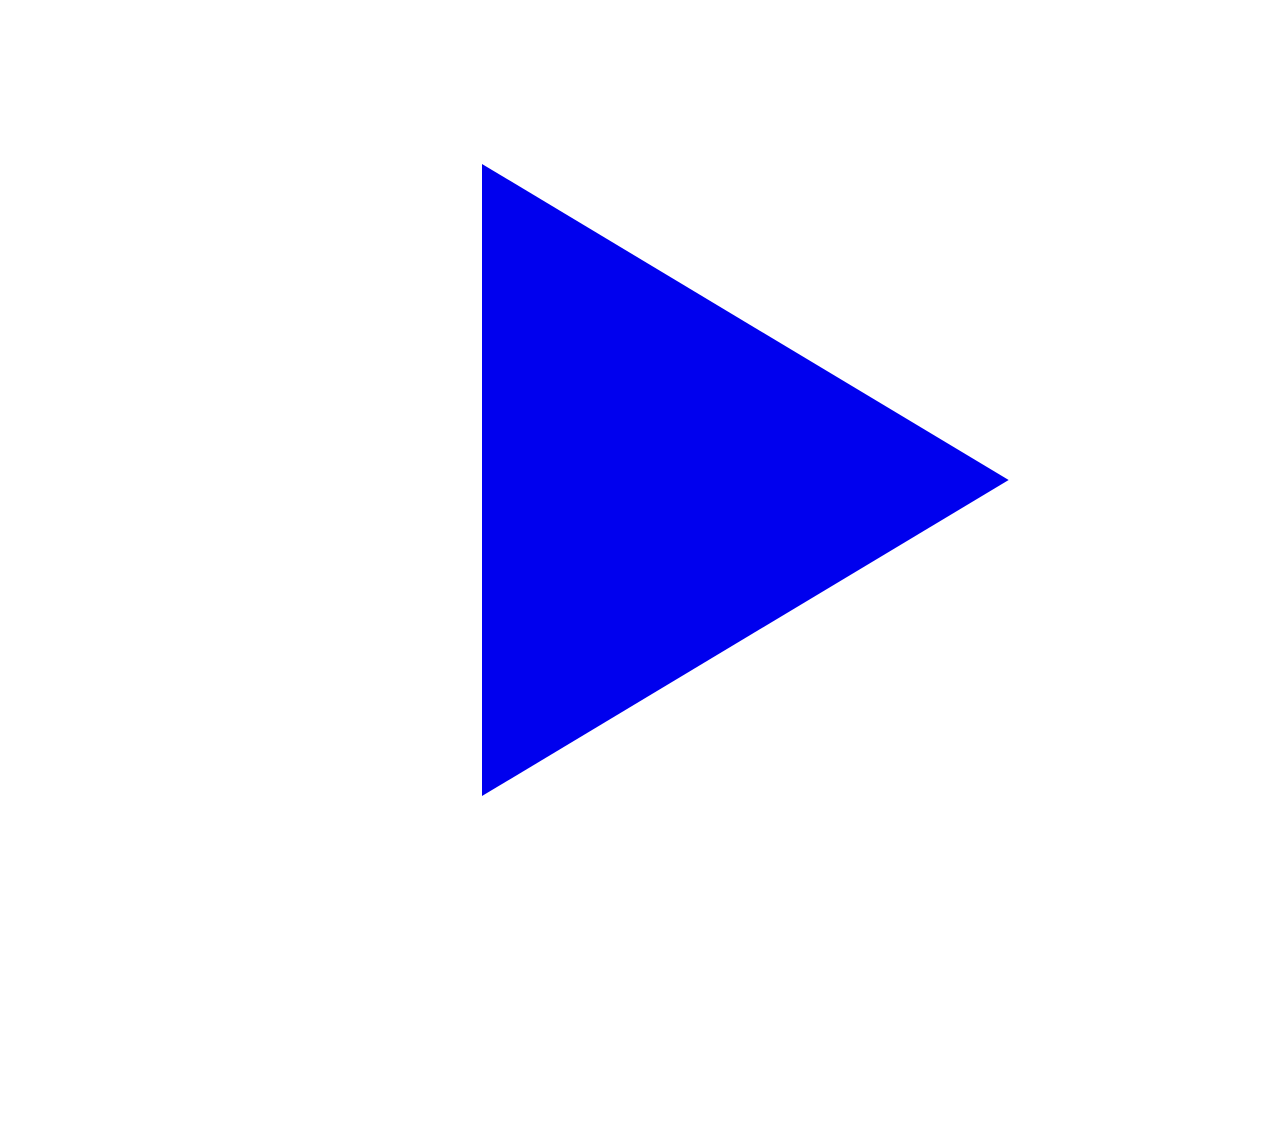
==== commit 9ac6e339: "Add files via upload" ====
--- a/index.html
+++ b/index.html
@@ -32,7 +32,7 @@
 
 <section class="hero" id="top">
   <img class="hero-mobile" src="assets/img/hero-guitar-glow.jpg" alt="Late Noper playing guitar under warm stage lights">
-  <img class="hero-desktop" src="assets/img/studio-plants.jpg" alt="Late Noper leaning back in his studio, looking up at a lamp">
+  <img class="hero-desktop" src="assets/img/hero-desktop.jpg" alt="Late Noper leaning back in his studio, looking up at a lamp">
   <div class="hero-content wrap">
     <h1>Late Noper</h1>
     <div class="hero-actions">
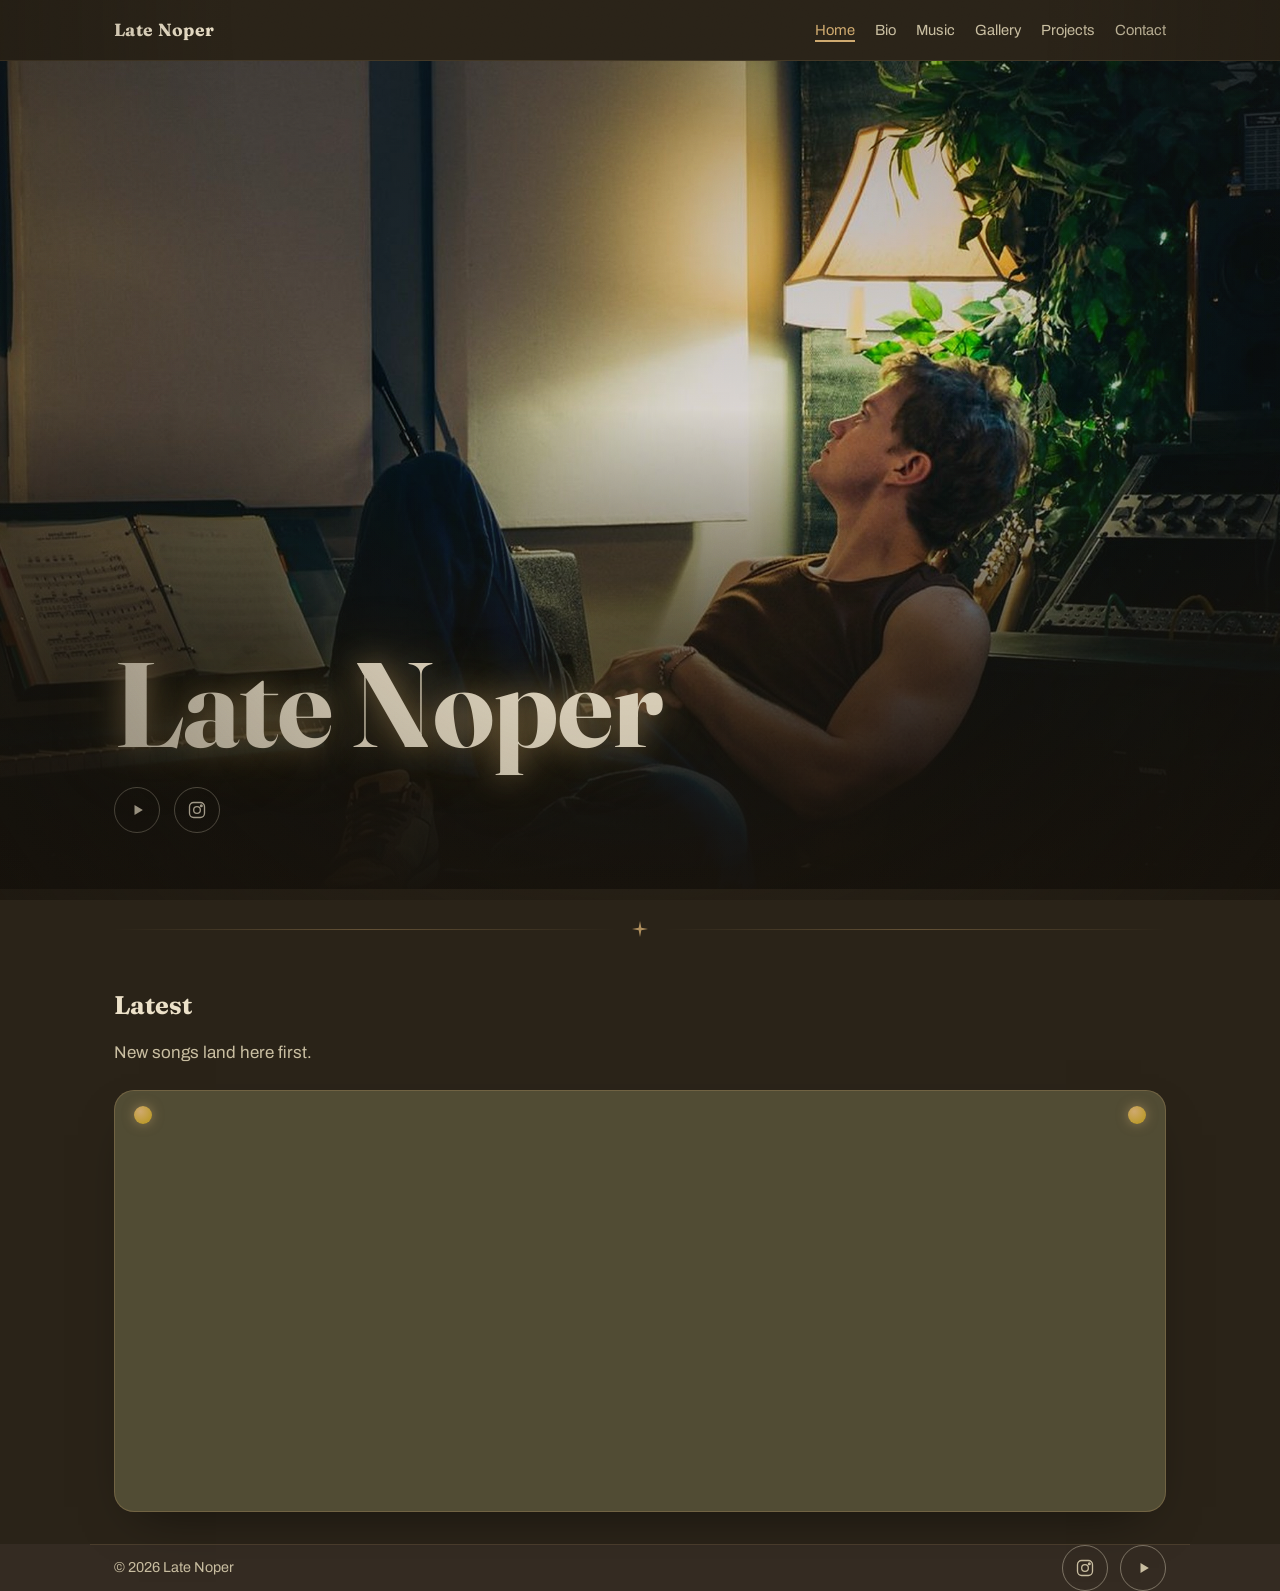
==== commit 8b2682c2: "Add files via upload" ====
--- a/index.html
+++ b/index.html
@@ -21,10 +21,10 @@
     <a class="brand" href="index.html">Late Noper</a>
     <ul class="nav-links">
       <li><a href="index.html" class="active">Home</a></li>
+      <li><a href="bio.html">Bio</a></li>
       <li><a href="music.html">Music</a></li>
-      <li><a href="scores.html">Scores</a></li>
       <li><a href="gallery.html">Gallery</a></li>
-      <li><a href="decks.html">Decks</a></li>
+      <li><a href="projects.html">Projects</a></li>
       <li><a href="contact.html">Contact</a></li>
     </ul>
   </nav>
@@ -36,19 +36,13 @@
   <div class="hero-content wrap">
     <h1>Late Noper</h1>
     <div class="hero-actions">
-      <a class="btn btn-primary" href="music.html">Listen</a>
-      <a class="btn btn-ghost" href="contact.html">Say hello</a>
+      <a class="btn-icon" href="https://open.spotify.com/artist/4hg9pHm6fuqy6S8k84b3Cp" target="_blank" rel="noopener" aria-label="Spotify">
+        <svg viewBox="0 0 24 24" fill="currentColor"><path d="M9 18V6l10 6-10 6Z"/></svg>
+      </a>
       <a class="btn-icon" href="https://www.instagram.com/n8mydude" target="_blank" rel="noopener" aria-label="Instagram">
         <svg viewBox="0 0 24 24" fill="none" stroke="currentColor" stroke-width="1.6"><rect x="3" y="3" width="18" height="18" rx="5"/><circle cx="12" cy="12" r="4"/><circle cx="17.2" cy="6.8" r="1"/></svg>
       </a>
     </div>
-  </div>
-</section>
-
-<section class="about-line">
-  <div class="wrap">
-    <h2>Musician, Educator, and Autistic Ginger.</h2>
-    <p>Hails from Athens Ga, plays more instruments than what's good for him, and is his Grandma's favorite Musician.</p>
   </div>
 </section>
 
--- a/assets/css/style.css
+++ b/assets/css/style.css
@@ -0,0 +1,860 @@
+:root{
+  --charcoal:#342B22;
+  --charcoal-2:#2A2318;
+  --charcoal-3:#241d14;
+  --olive:#514C34;
+  --pollen:#CFA96F;
+  --red-sands:#BD9B30;
+  --dried-petals:#9A4A36;
+  --birch:#ECE1C9;
+  --birch-dim:#c9bea1;
+  --radius:14px;
+}
+
+*{box-sizing:border-box;}
+html{scroll-behavior:smooth;}
+body{
+  margin:0;
+  background:var(--charcoal);
+  color:var(--birch);
+  font-family:'Archivo',sans-serif;
+  font-size:17px;
+  line-height:1.6;
+  position:relative;
+}
+img{max-width:100%;display:block;}
+
+h1,h2,h3,h4{
+  font-family:'Fraunces',serif;
+  font-weight:700;
+  margin:0 0 0.5em 0;
+  color:var(--birch);
+}
+
+a{color:inherit;}
+
+.wrap{
+  max-width:1100px;
+  margin:0 auto;
+  padding:0 24px;
+}
+
+/* ---------- RETRO TEXTURE LAYER ---------- */
+body::before{
+  content:"";
+  position:fixed;
+  inset:0;
+  pointer-events:none;
+  z-index:2000;
+  opacity:0.05;
+  mix-blend-mode:overlay;
+  background-image:url("data:image/svg+xml,%3Csvg xmlns='http://www.w3.org/2000/svg' width='120' height='120'%3E%3Cfilter id='n'%3E%3CfeTurbulence type='fractalNoise' baseFrequency='0.85' numOctaves='2' stitchTiles='stitch'/%3E%3C/filter%3E%3Crect width='100%25' height='100%25' filter='url(%23n)'/%3E%3C/svg%3E");
+}
+body::after{
+  content:"";
+  position:fixed;
+  inset:0;
+  pointer-events:none;
+  z-index:1999;
+  background:radial-gradient(ellipse at 50% 0%, rgba(0,0,0,0) 45%, rgba(20,16,10,0.55) 100%);
+}
+
+/* ---------- DIVIDER ---------- */
+.spark-divider{
+  display:flex;
+  align-items:center;
+  gap:16px;
+  margin:0 0 48px 0;
+}
+.spark-divider .line{
+  flex:1;
+  height:1px;
+  background:linear-gradient(to right, transparent, rgba(207,169,111,0.35), transparent);
+}
+.spark-divider svg{width:16px; height:16px; flex-shrink:0; opacity:0.8;}
+
+/* ---------- NAV ---------- */
+header{
+  position:sticky;
+  top:0;
+  z-index:50;
+  background:rgba(42,35,24,0.92);
+  backdrop-filter:blur(8px);
+  border-bottom:1px solid rgba(207,169,111,0.15);
+}
+nav.wrap{
+  display:flex;
+  align-items:center;
+  justify-content:space-between;
+  padding-top:16px;
+  padding-bottom:16px;
+  gap:16px;
+}
+.brand{
+  font-family:'Fraunces',serif;
+  font-weight:700;
+  font-size:1.1rem;
+  letter-spacing:0.02em;
+  text-decoration:none;
+  color:var(--birch);
+  white-space:nowrap;
+}
+.nav-links{
+  display:flex;
+  gap:20px;
+  list-style:none;
+  margin:0;
+  padding:0;
+  overflow-x:auto;
+  scrollbar-width:none;
+}
+.nav-links::-webkit-scrollbar{display:none;}
+.nav-links a{
+  text-decoration:none;
+  font-size:0.92rem;
+  color:var(--birch-dim);
+  transition:color .2s ease;
+  white-space:nowrap;
+  padding-bottom:2px;
+  border-bottom:2px solid transparent;
+}
+.nav-links a:hover{color:var(--pollen);}
+.nav-links a.active{color:var(--pollen); border-bottom-color:var(--pollen);}
+
+@media (max-width:560px){
+  .nav-links{gap:14px;}
+  .nav-links a{font-size:0.82rem;}
+  .brand{font-size:1rem;}
+}
+
+/* ---------- HERO (home) ---------- */
+.hero{
+  position:relative;
+  min-height:100svh;
+  min-height:92vh;
+  display:flex;
+  align-items:flex-end;
+  overflow:hidden;
+  padding:0;
+}
+.hero img{
+  position:absolute;
+  inset:0;
+  width:100%;
+  height:100%;
+  object-fit:cover;
+  filter:saturate(1.08);
+}
+.hero img.hero-mobile{
+  object-position:58% 25%;
+}
+.hero img.hero-desktop{
+  display:none;
+  object-position:70% 40%;
+}
+@media (min-width:900px){
+  .hero img.hero-mobile{display:none;}
+  .hero img.hero-desktop{display:block;}
+}
+.hero::after{
+  content:"";
+  position:absolute;
+  inset:0;
+  background:
+    linear-gradient(to top, rgba(24,19,12,0.97) 0%, rgba(24,19,12,0.6) 30%, rgba(24,19,12,0.1) 58%, rgba(24,19,12,0.3) 100%);
+}
+.hero-content{
+  position:relative;
+  z-index:2;
+  padding-bottom:56px;
+  padding-top:80px;
+  width:100%;
+}
+.hero h1{
+  font-size:clamp(2.8rem, 11vw, 7.5rem);
+  line-height:0.94;
+  margin:0;
+  color:var(--birch);
+  text-shadow:
+    0 0 30px rgba(207,169,111,0.55),
+    0 0 70px rgba(189,155,48,0.35);
+}
+.hero-bio{
+  margin-top:20px;
+  max-width:520px;
+  font-size:1.05rem;
+  color:var(--birch-dim);
+}
+.hero-actions{
+  margin-top:26px;
+  display:flex;
+  gap:14px;
+  flex-wrap:wrap;
+}
+
+/* ---------- PAGE HERO (sub pages) ---------- */
+.page-hero{
+  display:flex;
+  flex-direction:column;
+  justify-content:center;      /* equal space above and below the text */
+  min-height:104px;
+  padding:20px 0;              /* overrides the generic section padding */
+  background:var(--charcoal-2);
+  border-bottom:1px solid rgba(207,169,111,0.15);
+}
+.page-hero .wrap{
+  width:100%;                  /* stretch to the same left edge as the nav */
+  padding-top:0;
+  padding-bottom:0;
+}
+.page-hero h1{
+  font-size:clamp(1.9rem, 3.4vw, 2.4rem);
+  line-height:1.15;
+  text-shadow:0 0 24px rgba(207,169,111,0.3);
+  margin:0;
+}
+.page-hero p{
+  color:var(--birch-dim);
+  max-width:560px;
+  margin:6px 0 0;
+  font-size:1rem;
+  line-height:1.5;
+}
+
+/* ---------- BUTTONS ---------- */
+.btn{
+  display:inline-block;
+  padding:13px 26px;
+  border-radius:999px;
+  text-decoration:none;
+  font-weight:600;
+  font-size:0.95rem;
+  transition:transform .15s ease, background .2s ease, border-color .2s ease;
+  border:1px solid transparent;
+}
+.btn-primary{
+  background:var(--pollen);
+  color:var(--charcoal-3);
+}
+.btn-primary:hover{transform:translateY(-2px);}
+.btn-ghost{
+  border-color:rgba(236,225,201,0.4);
+  color:var(--birch);
+}
+.btn-ghost:hover{border-color:var(--pollen); color:var(--pollen);}
+.btn-icon{
+  display:inline-flex;
+  align-items:center;
+  justify-content:center;
+  width:46px;
+  height:46px;
+  border-radius:50%;
+  border:1px solid rgba(236,225,201,0.4);
+  transition:border-color .2s ease, color .2s ease;
+}
+.btn-icon:hover{border-color:var(--pollen); color:var(--pollen);}
+.btn-icon svg{width:20px; height:20px;}
+
+/* ---------- SECTIONS GENERAL ---------- */
+section{
+  padding:32px 0;
+  position:relative;
+}
+@media (max-width:700px){
+  section{padding:24px 0;}
+  .page-hero{min-height:88px; padding:16px 0;}
+}
+.section-head{
+  max-width:640px;
+  margin-bottom:24px;
+}
+.section-head p{
+  color:var(--birch-dim);
+  margin-top:8px;
+}
+
+/* ---------- MUSIC / RADIO PANEL ---------- */
+.music{background:var(--charcoal-2);}
+.radio-panel{
+  position:relative;
+  background:var(--olive);
+  border-radius:20px;
+  padding:46px 24px 24px;
+  box-shadow:
+    inset 0 0 0 1px rgba(207,169,111,0.25),
+    0 20px 50px -25px rgba(0,0,0,0.6);
+}
+.radio-panel::before,
+.radio-panel::after{
+  content:"";
+  position:absolute;
+  top:16px;
+  width:18px;
+  height:18px;
+  border-radius:50%;
+  background:radial-gradient(circle at 35% 30%, var(--pollen), var(--red-sands) 70%);
+  box-shadow:0 0 12px rgba(207,169,111,0.5);
+}
+.radio-panel::before{left:20px;}
+.radio-panel::after{right:20px;}
+.radio-panel iframe{
+  display:block;
+  width:100%;
+  border-radius:12px;
+}
+
+.stream-links{
+  margin-top:24px;
+  display:flex;
+  flex-wrap:wrap;
+  gap:12px;
+}
+.stream-links a{
+  display:inline-flex;
+  align-items:center;
+  gap:9px;
+  padding:10px 18px;
+  border-radius:999px;
+  background:var(--charcoal-3);
+  border:1px solid rgba(207,169,111,0.25);
+  text-decoration:none;
+  font-size:0.9rem;
+  color:var(--birch);
+  transition:border-color .2s ease, color .2s ease;
+}
+.stream-links a:hover{border-color:var(--pollen); color:var(--pollen);}
+.stream-links svg{width:16px; height:16px;}
+
+/* ---------- OTHER PROJECTS ---------- */
+.other-projects{
+  margin-top:56px;
+  padding-top:40px;
+  border-top:1px solid rgba(207,169,111,0.18);
+}
+.other-projects h3{
+  font-size:1.1rem;
+  color:var(--birch-dim);
+  font-family:'Archivo',sans-serif;
+  font-weight:600;
+  text-transform:none;
+  margin-bottom:20px;
+}
+.project-list{
+  display:grid;
+  grid-template-columns:repeat(auto-fit, minmax(260px,1fr));
+  gap:20px;
+}
+.project-card{
+  background:var(--charcoal-3);
+  border:1px solid rgba(207,169,111,0.18);
+  border-radius:12px;
+  padding:20px 22px;
+  text-decoration:none;
+  display:block;
+  transition:border-color .2s ease, transform .15s ease;
+}
+.project-card:hover{border-color:var(--pollen); transform:translateY(-2px);}
+.project-card .proj-name{
+  font-family:'Fraunces',serif;
+  font-size:1.1rem;
+  color:var(--birch);
+  margin-bottom:6px;
+}
+.project-card .proj-blurb{
+  font-size:0.9rem;
+  color:var(--birch-dim);
+  line-height:1.5;
+}
+
+/* ---------- OTHER PROJECTS (big cards, music page) ---------- */
+.other-projects-page{background:var(--charcoal-2);}
+.project-list-big{
+  grid-template-columns:repeat(auto-fit, minmax(300px,1fr));
+  gap:28px;
+}
+.project-card-big{
+  background:var(--charcoal-3);
+  border:1px solid rgba(207,169,111,0.2);
+  border-radius:var(--radius);
+  overflow:hidden;
+  box-shadow:0 20px 50px -26px rgba(0,0,0,0.65);
+  transition:transform .18s ease, border-color .18s ease;
+}
+.project-card-big:hover{transform:translateY(-3px); border-color:rgba(207,169,111,0.4);}
+.project-card-big .proj-cover{
+  aspect-ratio:1/1;
+  overflow:hidden;
+  background:var(--charcoal-2);
+}
+.project-card-big .proj-cover img{
+  width:100%;
+  height:100%;
+  object-fit:cover;
+}
+.project-card-big .proj-info{padding:24px 26px 26px;}
+.project-card-big .proj-name{
+  font-family:'Fraunces',serif;
+  font-size:1.45rem;
+  color:var(--birch);
+  margin-bottom:8px;
+}
+.project-card-big .proj-blurb{
+  font-size:1rem;
+  color:var(--birch-dim);
+  line-height:1.55;
+  margin-bottom:18px;
+}
+.proj-links{
+  display:flex;
+  gap:12px;
+}
+.proj-links .btn-icon{width:42px; height:42px;}
+.proj-links .btn-icon svg{width:18px; height:18px;}
+.proj-website-btn svg{width:17px; height:17px;}
+
+/* ---------- SECTION LABELS (music page) ---------- */
+.section-label{
+  margin-bottom:24px;
+}
+.section-label h2{
+  font-size:1.5rem;
+  color:var(--pollen);
+  margin-bottom:4px;
+}
+.section-label p{
+  color:var(--birch-dim);
+  margin:0;
+}
+
+/* ---------- BIO PAGE ---------- */
+.bio-page{background:var(--charcoal-2);}
+.bio-wrap{
+  display:grid;
+  grid-template-columns:minmax(260px,380px) 1fr;
+  gap:48px;
+  align-items:start;
+  padding-top:40px;
+  padding-bottom:40px;
+}
+.bio-photo img{
+  width:100%;
+  border-radius:var(--radius);
+  box-shadow:0 24px 60px -24px rgba(0,0,0,0.65);
+  border:1px solid rgba(207,169,111,0.2);
+}
+.bio-content h1{
+  font-size:clamp(2rem, 4vw, 3rem);
+  margin-bottom:20px;
+}
+.bio-content p{
+  color:var(--birch-dim);
+  font-size:1.05rem;
+  line-height:1.75;
+  margin:0 0 18px;
+  max-width:640px;
+}
+.bio-content p:last-child{
+  color:var(--pollen);
+  font-weight:600;
+  font-family:'Fraunces',serif;
+  font-size:1.15rem;
+}
+@media (max-width:800px){
+  .bio-wrap{grid-template-columns:1fr; gap:28px;}
+  .bio-photo{max-width:340px; margin:0 auto;}
+}
+
+/* ---------- GALLERY ---------- */
+.gallery-page{background:var(--charcoal-2);}
+.gallery-section-head{
+  margin:0 0 20px;
+  padding-top:8px;
+}
+.gallery-section-head h2{
+  font-size:1.7rem;
+  color:var(--pollen);
+}
+.gallery-section-head-videos{
+  margin-top:56px;
+  padding-top:32px;
+  border-top:1px solid rgba(207,169,111,0.18);
+}
+.gallery-subhead{margin:0 0 14px;}
+.gallery-subhead h3{
+  font-size:1.05rem;
+  color:var(--birch-dim);
+  font-family:'Archivo',sans-serif;
+  font-weight:600;
+  text-transform:uppercase;
+  letter-spacing:0.04em;
+}
+.gallery{
+  display:grid;
+  grid-template-columns:repeat(3, minmax(0, 1fr));   /* 3 across on desktop */
+  gap:20px;
+  margin-bottom:40px;
+}
+@media (min-width:900px){
+  /* if the last row has a single item, centre it instead of leaving it hanging left */
+  .gallery > .photo-card:last-child:nth-child(3n+1){grid-column:2;}
+}
+@media (max-width:899px){
+  .gallery{grid-template-columns:repeat(2, minmax(0, 1fr)); gap:14px;}
+}
+@media (max-width:520px){
+  .gallery{grid-template-columns:1fr;}
+}
+.photo-card{
+  background:var(--charcoal-3);
+  border:1px solid rgba(207,169,111,0.2);
+  border-radius:12px;
+  overflow:hidden;
+  box-shadow:0 16px 34px -20px rgba(0,0,0,0.6);
+  cursor:zoom-in;
+}
+.photo-card img,
+.photo-card video{
+  width:100%;
+  height:100%;
+  aspect-ratio:4/5;
+  object-fit:cover;
+  display:block;
+  transition:transform .3s ease;
+}
+.photo-card:hover img,
+.photo-card:hover video{transform:scale(1.03);}
+
+#lightbox{
+  position:fixed;
+  inset:0;
+  z-index:6000;
+  display:none;
+  align-items:center;
+  justify-content:center;
+  background:rgba(20,16,10,0);
+  cursor:zoom-out;
+  transition:background .28s ease;
+  padding:30px;
+}
+#lightbox.open{
+  display:flex;
+  background:rgba(20,16,10,0.92);
+}
+#lightbox img,
+#lightbox video{
+  max-width:min(92vw, 1100px);
+  max-height:88vh;
+  border-radius:10px;
+  box-shadow:0 30px 80px -20px rgba(0,0,0,0.8);
+  transform:scale(0.92);
+  opacity:0;
+  transition:transform .28s ease, opacity .28s ease;
+}
+#lightbox.open img,
+#lightbox.open video{
+  transform:scale(1);
+  opacity:1;
+}
+
+/* ---------- SCORES ---------- */
+.scores-page{background:var(--charcoal);}
+.score-item{
+  background:var(--charcoal-2);
+  border:1px solid rgba(207,169,111,0.2);
+  border-radius:var(--radius);
+  padding:26px;
+  margin-bottom:32px;
+}
+.score-item h3{
+  margin-bottom:14px;
+  font-size:1.3rem;
+}
+.score-audio{
+  width:100%;
+  margin-bottom:18px;
+  accent-color:var(--pollen);
+}
+.score-pdf-viewer{
+  width:100%;
+  max-height:640px;
+  overflow-y:auto;
+  -webkit-overflow-scrolling:touch;
+  border:1px solid rgba(207,169,111,0.2);
+  border-radius:8px;
+  background:var(--birch);
+  padding:10px 0;
+}
+.score-pdf-viewer canvas{
+  display:block;
+  margin:0 auto 10px;
+  max-width:100%;
+  height:auto;
+}
+.score-pdf-viewer .pdf-loading{
+  padding:60px 10px;
+  text-align:center;
+  color:var(--charcoal-2);
+  font-size:0.9rem;
+}
+@media (max-width:700px){
+  .score-pdf-viewer{max-height:480px;}
+}
+.score-links{
+  margin-top:14px;
+  display:flex;
+  gap:14px;
+  flex-wrap:wrap;
+  font-size:0.9rem;
+}
+.score-links a{
+  color:var(--pollen);
+  text-decoration:none;
+  border-bottom:1px solid rgba(207,169,111,0.4);
+}
+.score-note{
+  font-size:0.9rem;
+  color:var(--birch-dim);
+  font-style:italic;
+}
+@media (max-width:700px){
+}
+
+/* ---------- PROJECTS (tabbed page) ---------- */
+.projects-page{background:var(--charcoal-2);}
+.project-tabs{
+  display:flex;
+  gap:6px;
+  overflow-x:auto;
+  scrollbar-width:none;
+  padding-bottom:2px;
+  margin-bottom:0;
+  border-bottom:1px solid rgba(207,169,111,0.18);
+}
+.project-tabs::-webkit-scrollbar{display:none;}
+.tab-btn{
+  flex-shrink:0;
+  background:var(--charcoal-3);
+  border:1px solid rgba(207,169,111,0.2);
+  border-bottom:none;
+  color:var(--birch-dim);
+  padding:12px 20px;
+  font-family:'Archivo',sans-serif;
+  font-size:0.9rem;
+  font-weight:600;
+  cursor:pointer;
+  border-radius:10px 10px 0 0;
+  transition:color .2s ease, background .2s ease;
+  white-space:nowrap;
+  position:relative;
+  top:1px;
+}
+.tab-btn:hover{color:var(--birch);}
+.tab-btn.active{
+  background:var(--charcoal);
+  color:var(--pollen);
+  border-color:rgba(207,169,111,0.4);
+  border-bottom:1px solid var(--charcoal);
+}
+.project-panels{
+  background:var(--charcoal);
+  border:1px solid rgba(207,169,111,0.2);
+  border-top:none;
+  border-radius:0 0 var(--radius) var(--radius);
+  padding:32px;
+}
+.project-panel{display:none;}
+.project-panel.open{
+  display:block;
+  animation:panelFold .3s ease;
+}
+@keyframes panelFold{
+  from{opacity:0; transform:translateY(-8px);}
+  to{opacity:1; transform:translateY(0);}
+}
+.project-panel h2{font-size:1.6rem; margin-bottom:8px;}
+.project-blurb{
+  color:var(--birch-dim);
+  max-width:640px;
+  margin-bottom:28px;
+}
+.project-grid{margin-top:0;}
+.pdf-feature{display:flex; gap:14px; flex-wrap:wrap;}
+@media (max-width:700px){
+  .project-panels{padding:22px 18px;}
+  .tab-btn{padding:10px 14px; font-size:0.82rem;}
+}
+
+/* ---------- DECKS ---------- */
+.decks-page{background:var(--charcoal-2);}
+.deck-card{
+  background:var(--charcoal-3);
+  border:1px solid rgba(207,169,111,0.2);
+  border-radius:var(--radius);
+  margin-bottom:24px;
+  overflow:hidden;
+}
+.deck-head{
+  display:flex;
+  align-items:flex-start;
+  gap:24px;
+  padding:24px;
+  flex-wrap:wrap;
+}
+.deck-commanders{
+  display:flex;
+  gap:12px;
+  flex-shrink:0;
+}
+.deck-commanders img{
+  width:160px;
+  height:auto;
+  border-radius:10px;
+  border:1px solid rgba(207,169,111,0.35);
+  box-shadow:0 12px 26px -14px rgba(0,0,0,0.6);
+}
+.deck-title-block h3{
+  font-size:1.5rem;
+  margin-bottom:6px;
+}
+.deck-title-block .deck-cmdr-names{
+  font-size:0.95rem;
+  color:var(--birch-dim);
+  font-style:italic;
+}
+.deck-card details{border-top:1px solid rgba(207,169,111,0.15);}
+.deck-card summary{
+  cursor:pointer;
+  padding:14px 24px;
+  font-size:0.9rem;
+  color:var(--pollen);
+  list-style:none;
+  user-select:none;
+}
+.deck-card summary::-webkit-details-marker{display:none;}
+.deck-card summary::before{content:"▸ ";}
+.deck-card details[open] summary::before{content:"▾ ";}
+.deck-body{
+  padding:6px 24px 28px;
+  display:grid;
+  grid-template-columns:repeat(auto-fill, minmax(220px, 1fr));
+  gap:28px 32px;
+  align-items:start;
+}
+.card-section h4{
+  font-size:0.85rem;
+  text-transform:uppercase;
+  letter-spacing:0.04em;
+  color:var(--birch-dim);
+  font-family:'Archivo',sans-serif;
+  font-weight:600;
+  margin-bottom:12px;
+}
+.card-chips{
+  display:flex;
+  flex-direction:column;
+  gap:9px;
+}
+.card-name{
+  font-size:0.95rem;
+  color:var(--birch);
+  text-decoration:none;
+  border-bottom:1px dotted rgba(207,169,111,0.5);
+  cursor:pointer;
+  width:fit-content;
+}
+.card-name:hover{color:var(--pollen); border-bottom-color:var(--pollen);}
+.card-name .qty{
+  color:var(--birch-dim);
+  font-size:0.8rem;
+  margin-right:2px;
+}
+
+#scry-tooltip{
+  position:fixed;
+  z-index:5000;
+  pointer-events:none;
+  width:280px;
+  border-radius:14px;
+  overflow:hidden;
+  box-shadow:0 16px 40px -12px rgba(0,0,0,0.7);
+  border:1px solid rgba(207,169,111,0.4);
+  display:none;
+  background:var(--charcoal-3);
+}
+#scry-tooltip img{width:100%; display:block;}
+#scry-tooltip .scry-loading{
+  padding:60px 10px;
+  text-align:center;
+  font-size:0.85rem;
+  color:var(--birch-dim);
+}
+
+/* ---------- CONTACT ---------- */
+.contact{background:var(--charcoal);}
+form{
+  display:grid;
+  gap:18px;
+  max-width:560px;
+}
+label{
+  display:block;
+  font-size:0.9rem;
+  color:var(--birch-dim);
+  margin-bottom:6px;
+}
+input, textarea{
+  width:100%;
+  padding:13px 14px;
+  background:var(--charcoal-2);
+  border:1px solid rgba(207,169,111,0.25);
+  border-radius:10px;
+  color:var(--birch);
+  font-family:'Archivo',sans-serif;
+  font-size:1rem;
+}
+input:focus, textarea:focus{
+  outline:2px solid var(--pollen);
+  outline-offset:1px;
+}
+textarea{resize:vertical; min-height:130px;}
+button[type="submit"]{
+  justify-self:start;
+  background:var(--pollen);
+  color:var(--charcoal-3);
+  border:none;
+  padding:13px 28px;
+  border-radius:999px;
+  font-weight:600;
+  font-size:0.95rem;
+  cursor:pointer;
+  font-family:'Archivo',sans-serif;
+  transition:transform .15s ease;
+}
+button[type="submit"]:hover{transform:translateY(-2px);}
+.form-note{
+  font-size:0.85rem;
+  color:var(--birch-dim);
+  margin-top:6px;
+}
+
+/* ---------- FOOTER ---------- */
+footer{
+  padding:32px 0;
+  border-top:1px solid rgba(207,169,111,0.15);
+  display:flex;
+  align-items:center;
+  justify-content:space-between;
+  flex-wrap:wrap;
+  gap:14px;
+  color:var(--birch-dim);
+  font-size:0.9rem;
+}
+.footer-socials{
+  display:flex;
+  gap:12px;
+}
+
+@media (prefers-reduced-motion: reduce){
+  html{scroll-behavior:auto;}
+  .btn, button{transition:none;}
+}
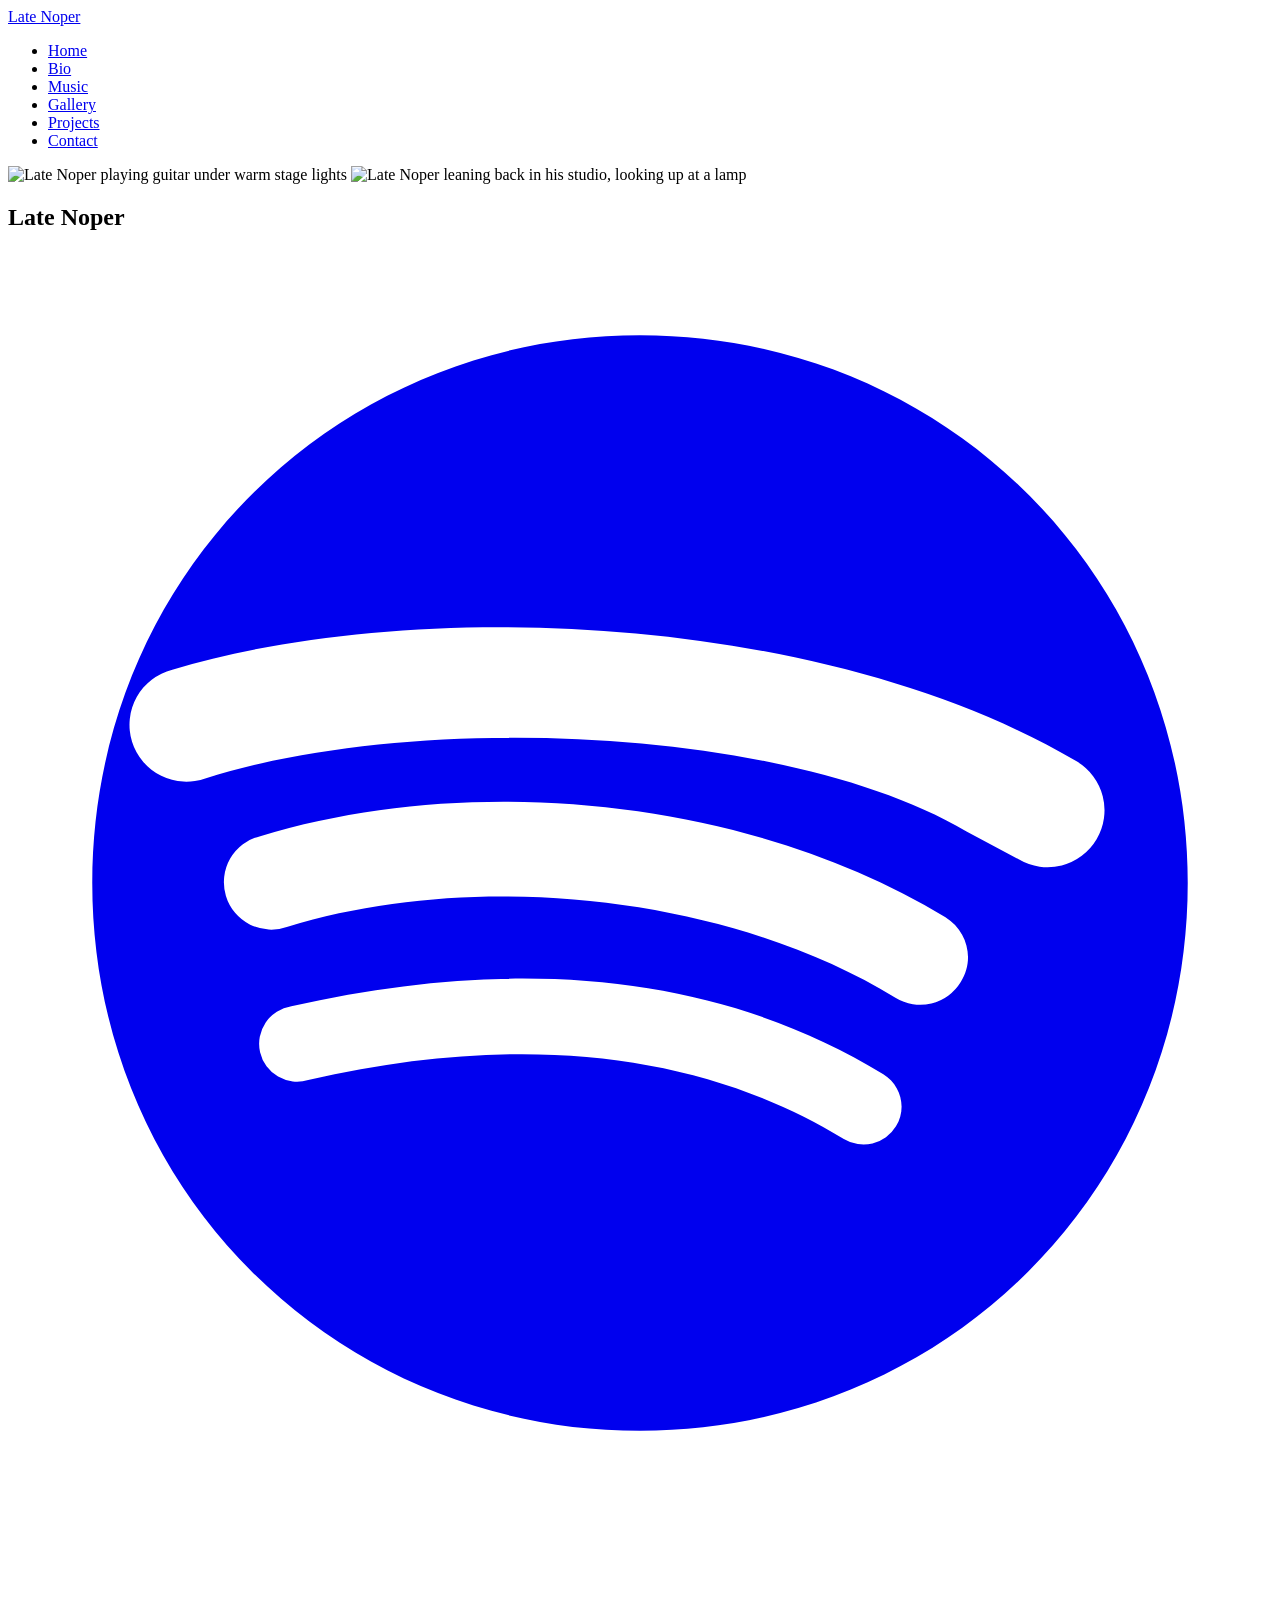
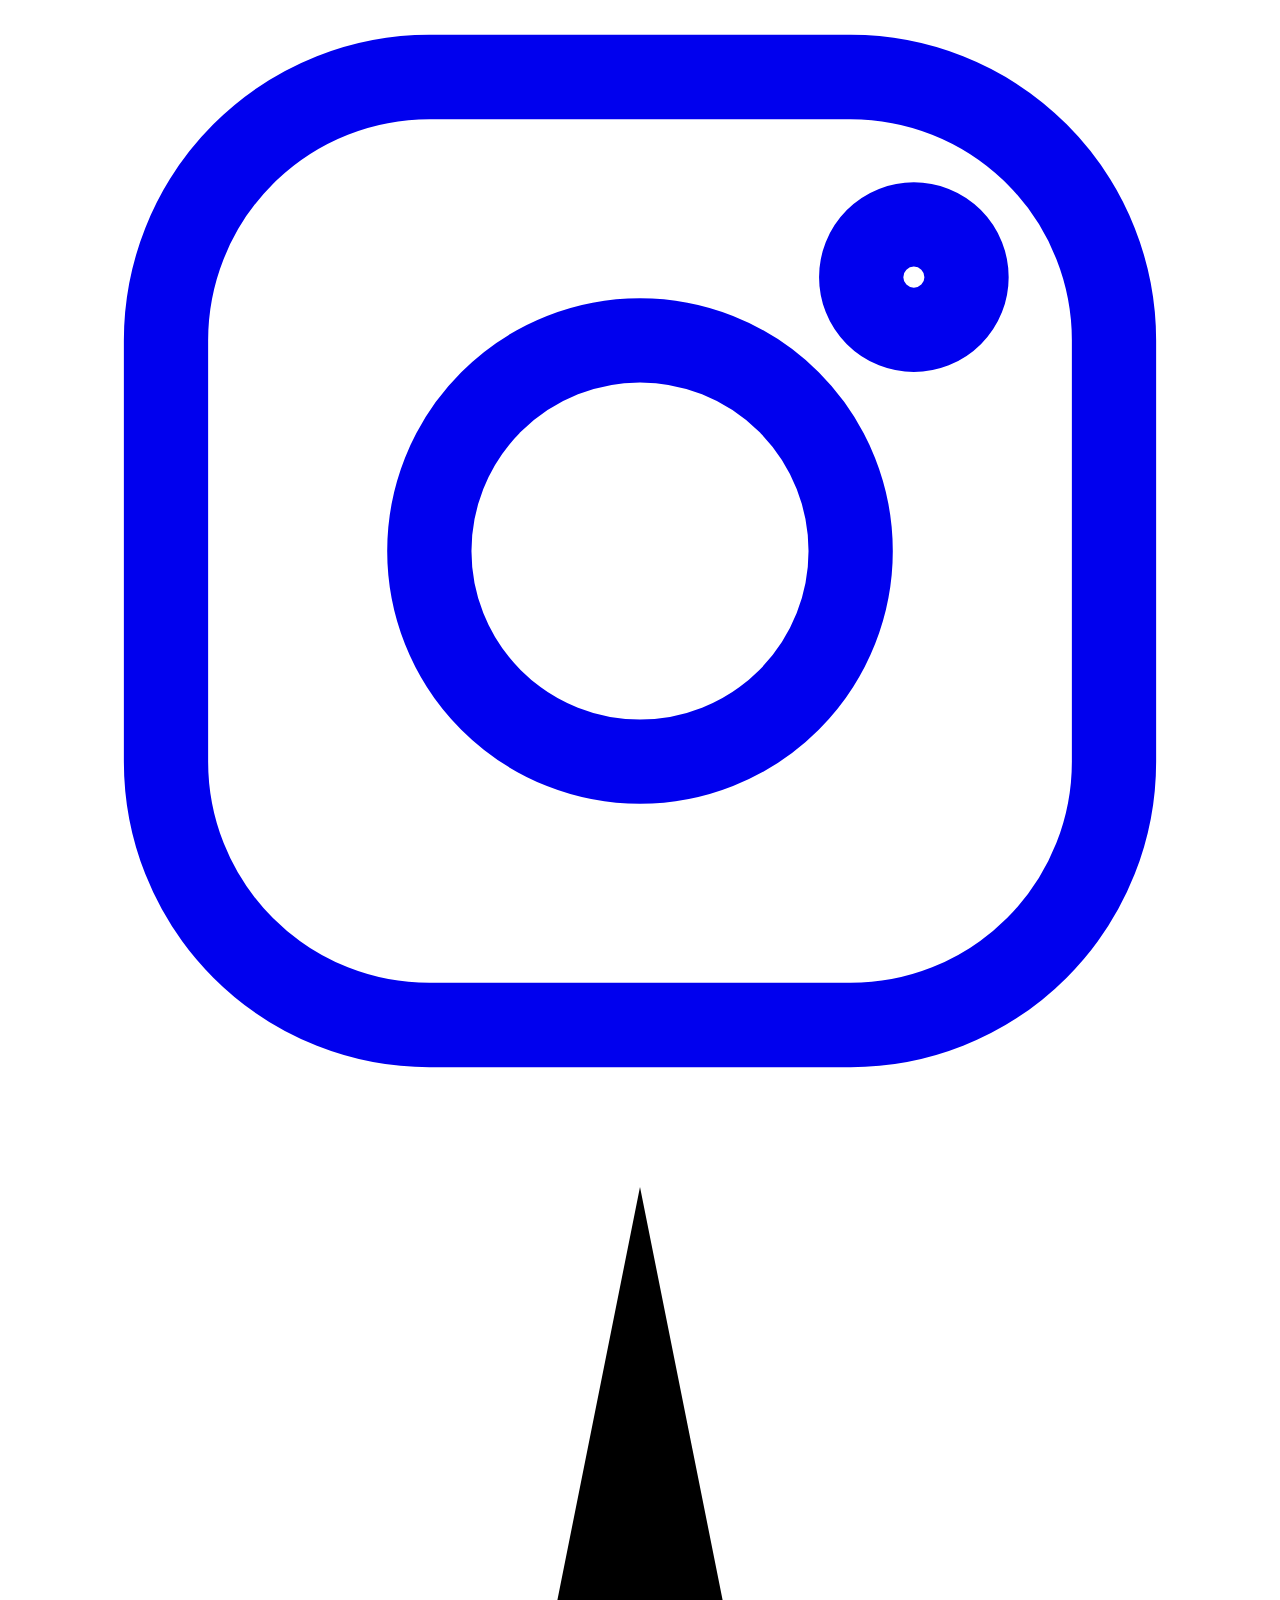
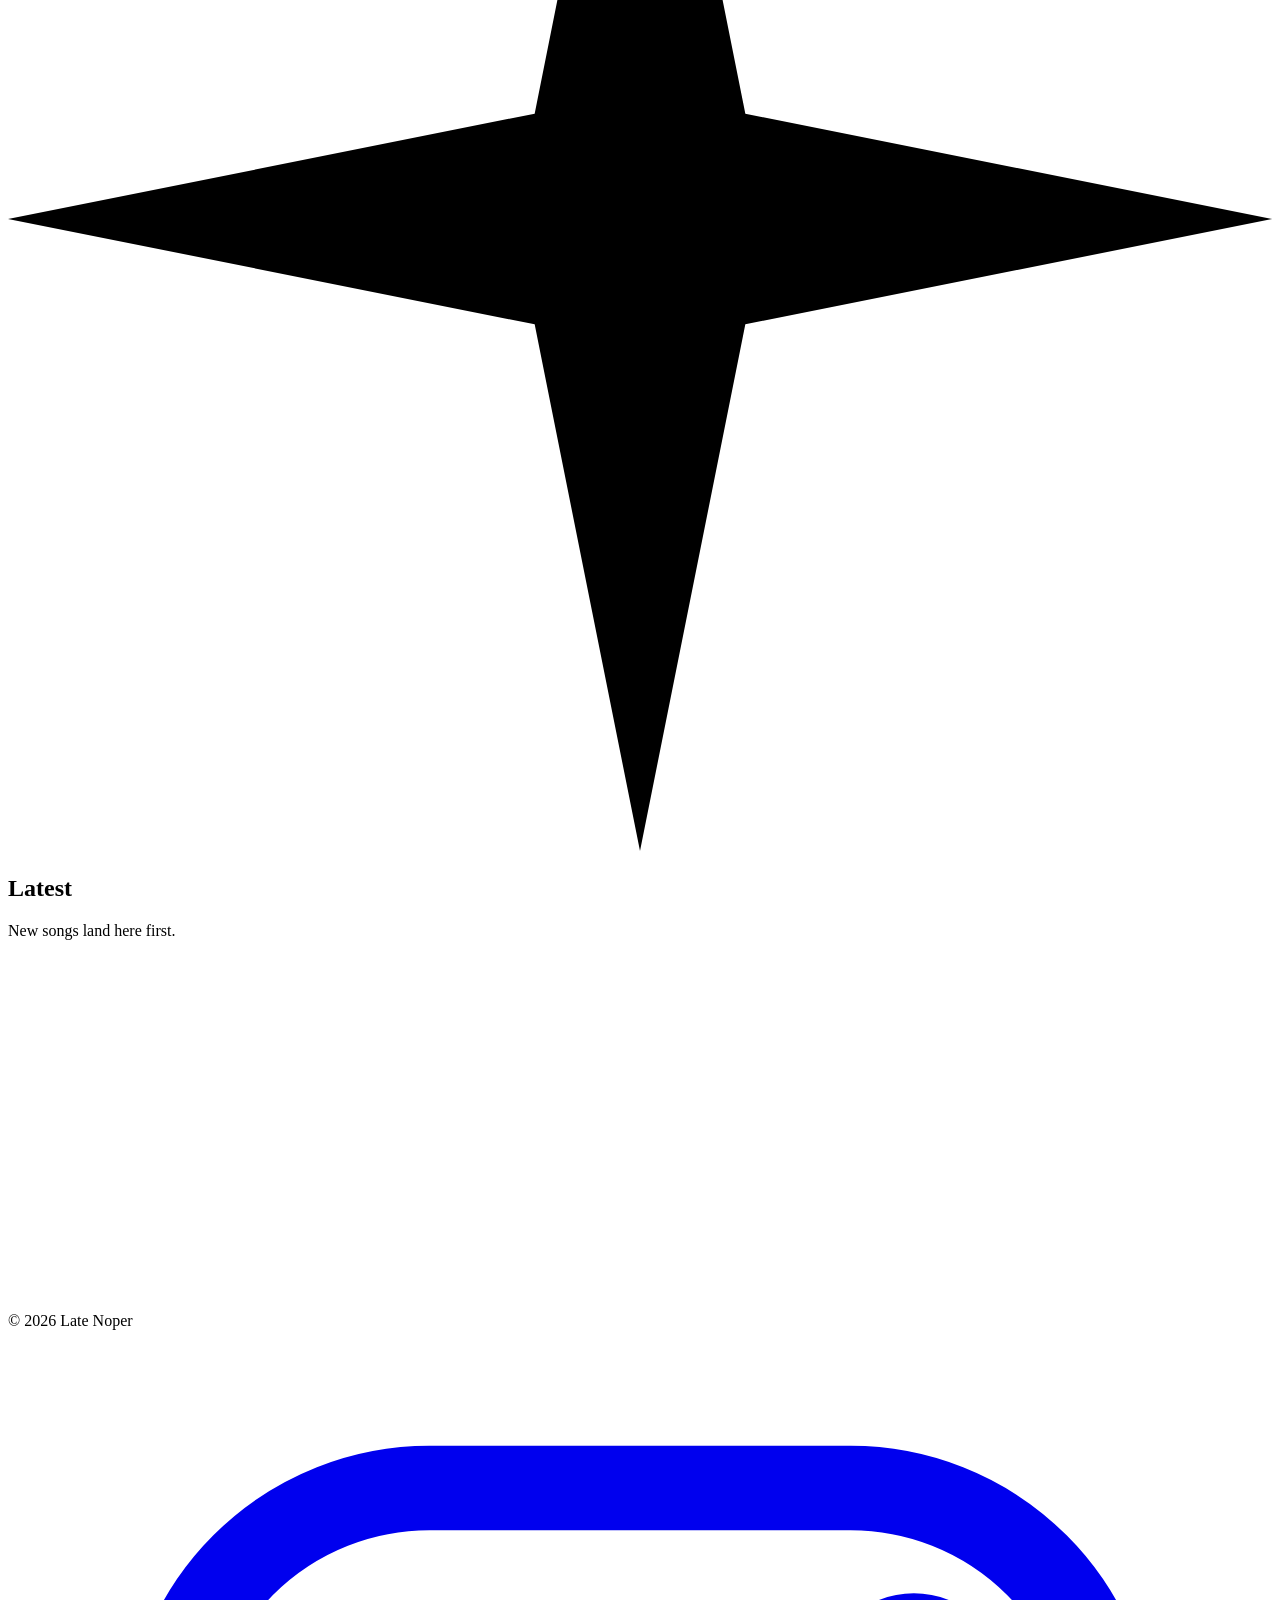
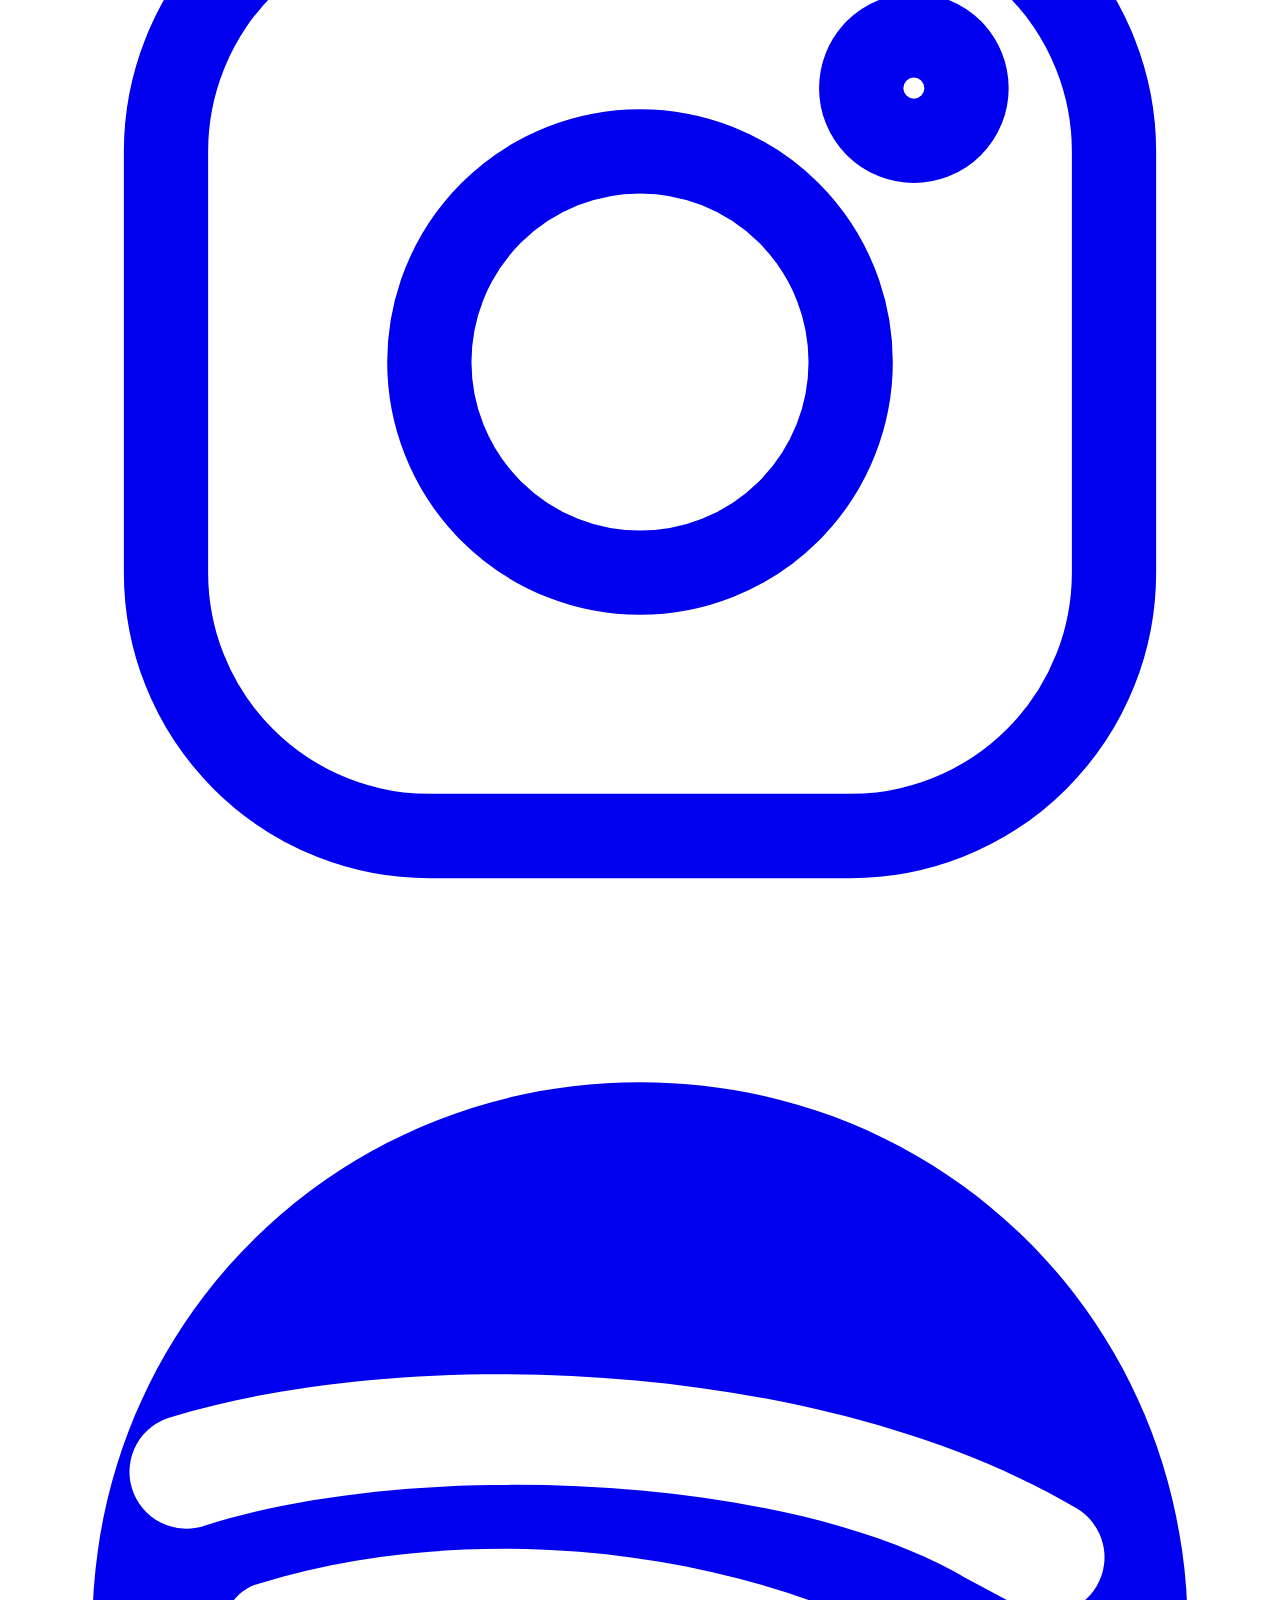
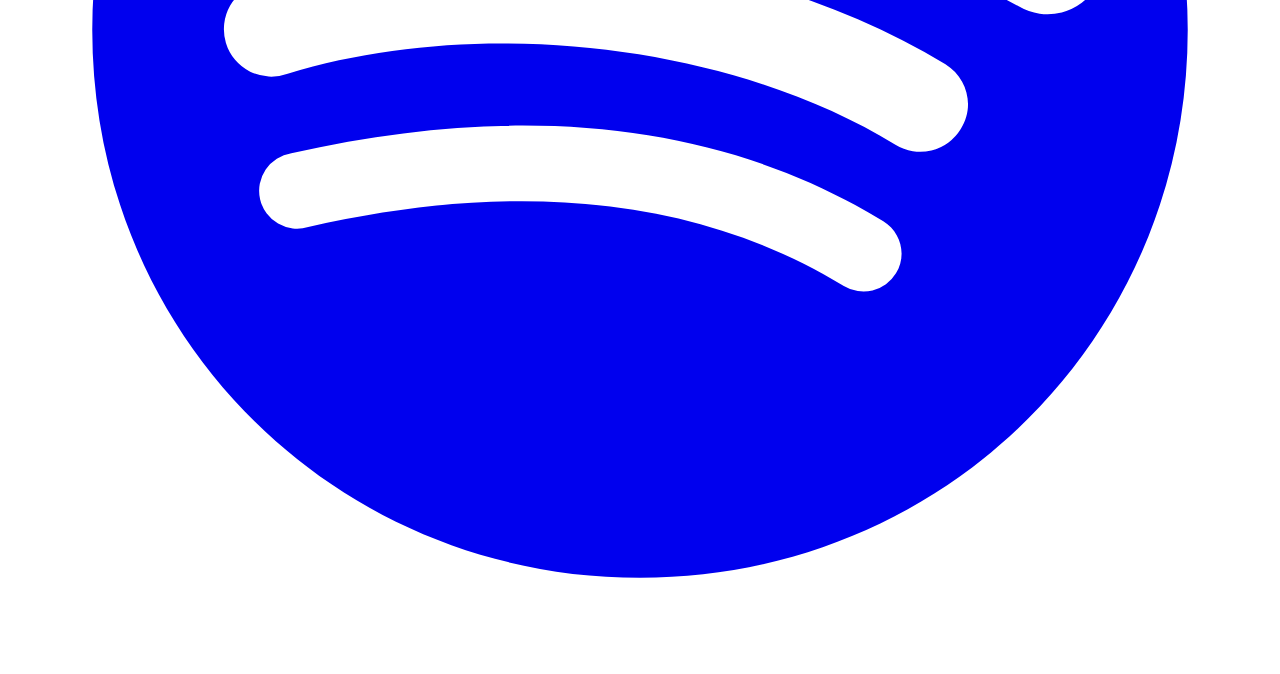
==== commit e4a3e563: "Add files via upload" ====
--- a/index.html
+++ b/index.html
@@ -37,7 +37,7 @@
     <h1>Late Noper</h1>
     <div class="hero-actions">
       <a class="btn-icon" href="https://open.spotify.com/artist/4hg9pHm6fuqy6S8k84b3Cp" target="_blank" rel="noopener" aria-label="Spotify">
-        <svg viewBox="0 0 24 24" fill="currentColor"><path d="M9 18V6l10 6-10 6Z"/></svg>
+        <svg viewBox="0 0 24 24" fill="currentColor"><path d="M12 1.6C6.2 1.6 1.6 6.2 1.6 12S6.2 22.4 12 22.4 22.4 17.8 22.4 12 17.8 1.6 12 1.6zm4.86 15.02a.72.72 0 0 1-.99.24c-2.72-1.66-6.14-2.04-10.17-1.12a.72.72 0 1 1-.32-1.4c4.41-1 8.2-.57 11.24 1.29.34.21.45.65.24.99zm1.23-2.74a.9.9 0 0 1-1.24.3c-3.11-1.91-7.86-2.47-11.54-1.35a.9.9 0 1 1-.52-1.72c4.2-1.27 9.42-.65 13.01 1.54.42.26.56.81.29 1.23zm.11-2.86C14.76 9 7.72 8.76 3.76 10.01a1.08 1.08 0 1 1-.64-2.06c4.55-1.38 12.32-1.11 17.17 1.74a1.08 1.08 0 0 1-1.1 1.86z"/></svg>
       </a>
       <a class="btn-icon" href="https://www.instagram.com/n8mydude" target="_blank" rel="noopener" aria-label="Instagram">
         <svg viewBox="0 0 24 24" fill="none" stroke="currentColor" stroke-width="1.6"><rect x="3" y="3" width="18" height="18" rx="5"/><circle cx="12" cy="12" r="4"/><circle cx="17.2" cy="6.8" r="1"/></svg>
@@ -74,7 +74,7 @@
       <svg viewBox="0 0 24 24" fill="none" stroke="currentColor" stroke-width="1.6"><rect x="3" y="3" width="18" height="18" rx="5"/><circle cx="12" cy="12" r="4"/><circle cx="17.2" cy="6.8" r="1"/></svg>
     </a>
     <a class="btn-icon" href="https://open.spotify.com/artist/4hg9pHm6fuqy6S8k84b3Cp" target="_blank" rel="noopener" aria-label="Spotify">
-      <svg viewBox="0 0 24 24" fill="currentColor"><path d="M9 18V6l10 6-10 6Z"/></svg>
+      <svg viewBox="0 0 24 24" fill="currentColor"><path d="M12 1.6C6.2 1.6 1.6 6.2 1.6 12S6.2 22.4 12 22.4 22.4 17.8 22.4 12 17.8 1.6 12 1.6zm4.86 15.02a.72.72 0 0 1-.99.24c-2.72-1.66-6.14-2.04-10.17-1.12a.72.72 0 1 1-.32-1.4c4.41-1 8.2-.57 11.24 1.29.34.21.45.65.24.99zm1.23-2.74a.9.9 0 0 1-1.24.3c-3.11-1.91-7.86-2.47-11.54-1.35a.9.9 0 1 1-.52-1.72c4.2-1.27 9.42-.65 13.01 1.54.42.26.56.81.29 1.23zm.11-2.86C14.76 9 7.72 8.76 3.76 10.01a1.08 1.08 0 1 1-.64-2.06c4.55-1.38 12.32-1.11 17.17 1.74a1.08 1.08 0 0 1-1.1 1.86z"/></svg>
     </a>
   </div>
 </footer>
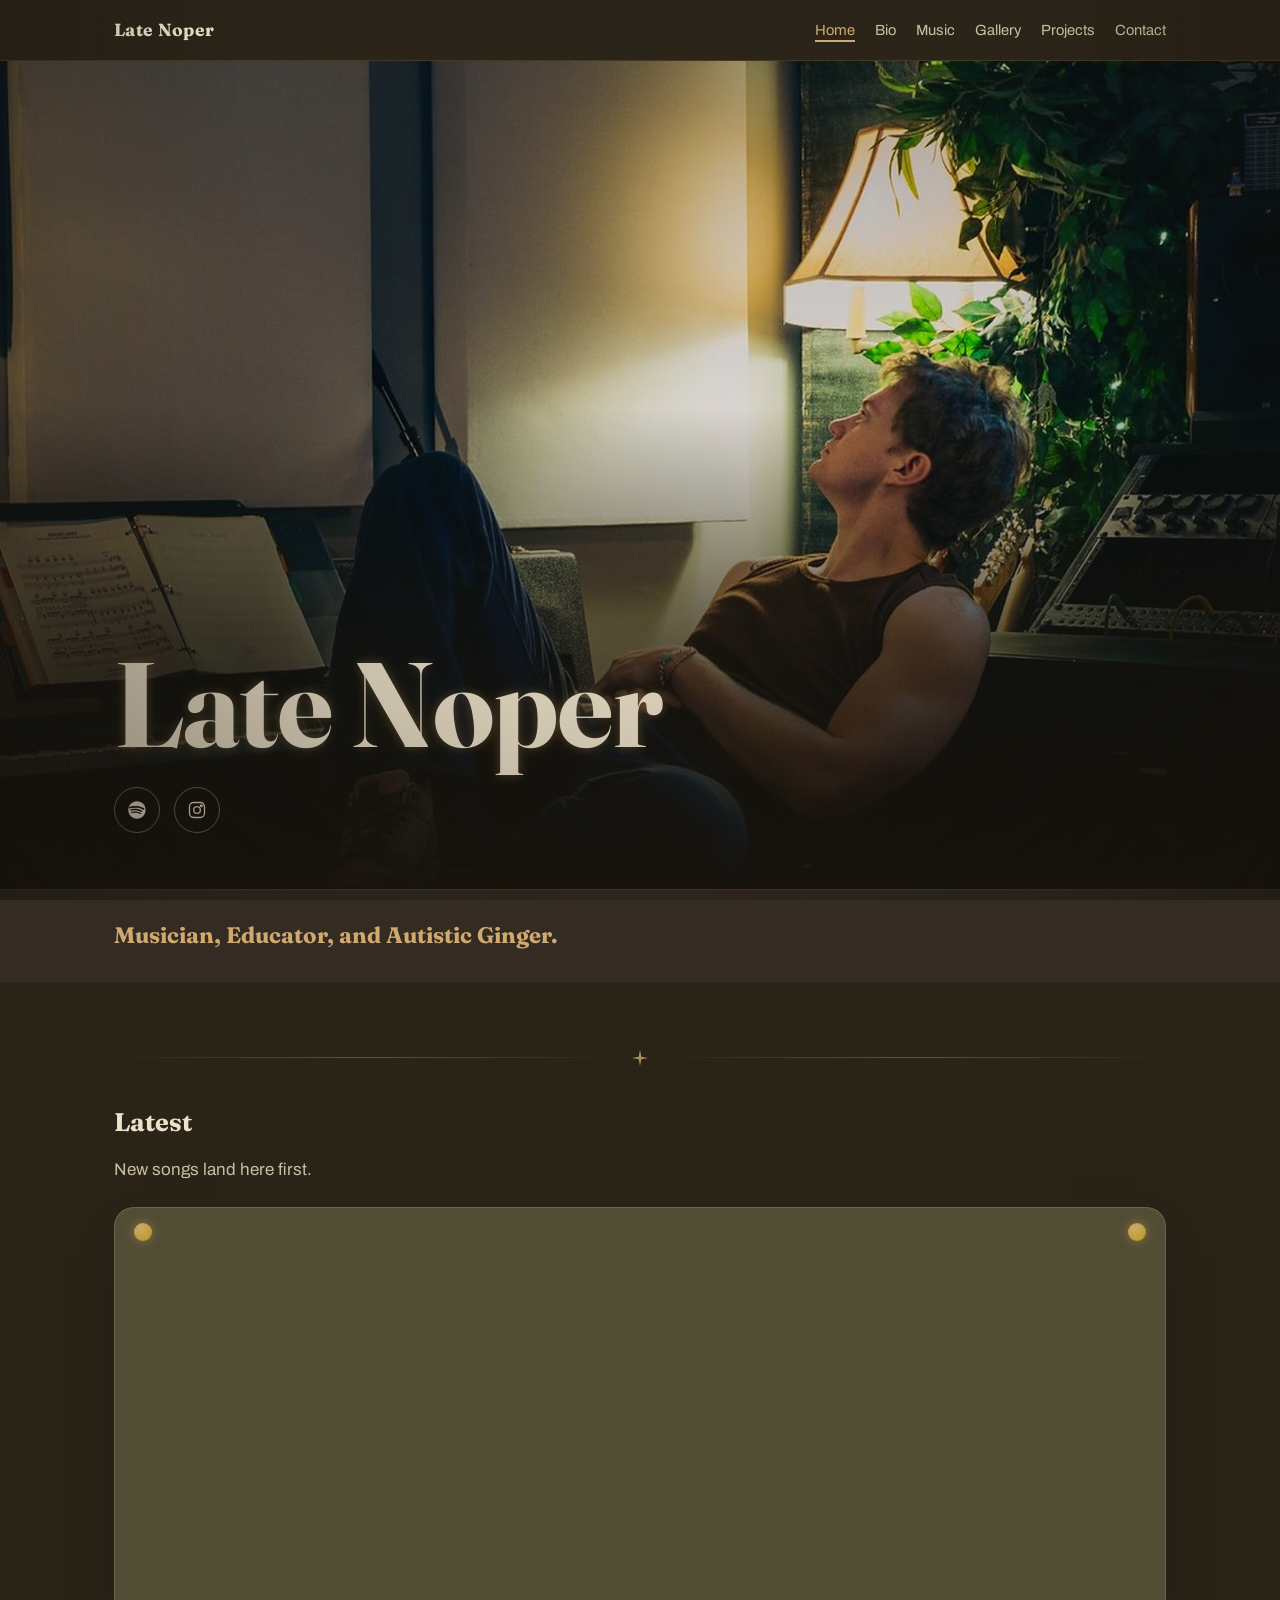
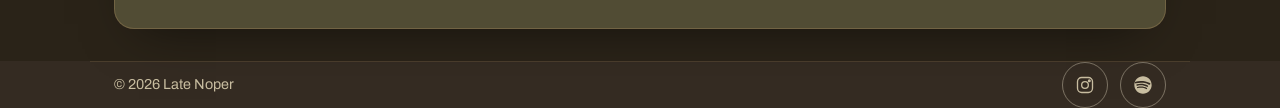
==== commit 80b8217a: "Add files via upload" ====
--- a/index.html
+++ b/index.html
@@ -46,6 +46,12 @@
   </div>
 </section>
 
+<section class="about-line">
+  <div class="wrap">
+    <h2>Musician, Educator, and Autistic Ginger.</h2>
+  </div>
+</section>
+
 <section class="music">
   <div class="wrap">
     <div class="spark-divider">
--- a/assets/css/style.css
+++ b/assets/css/style.css
@@ -0,0 +1,970 @@
+:root{
+  --charcoal:#342B22;
+  --charcoal-2:#2A2318;
+  --charcoal-3:#241d14;
+  --olive:#514C34;
+  --pollen:#CFA96F;
+  --red-sands:#BD9B30;
+  --dried-petals:#9A4A36;
+  --birch:#ECE1C9;
+  --birch-dim:#c9bea1;
+  --radius:14px;
+}
+
+*{box-sizing:border-box;}
+html{scroll-behavior:smooth;}
+body{
+  margin:0;
+  background:var(--charcoal);
+  color:var(--birch);
+  font-family:'Archivo',sans-serif;
+  font-size:17px;
+  line-height:1.6;
+  position:relative;
+}
+img{max-width:100%;display:block;}
+
+h1,h2,h3,h4{
+  font-family:'Fraunces',serif;
+  font-weight:700;
+  margin:0 0 0.5em 0;
+  color:var(--birch);
+}
+
+a{color:inherit;}
+
+.wrap{
+  max-width:1100px;
+  margin:0 auto;
+  padding:0 24px;
+}
+
+/* ---------- RETRO TEXTURE LAYER ---------- */
+body::before{
+  content:"";
+  position:fixed;
+  inset:0;
+  pointer-events:none;
+  z-index:2000;
+  opacity:0.05;
+  mix-blend-mode:overlay;
+  background-image:url("data:image/svg+xml,%3Csvg xmlns='http://www.w3.org/2000/svg' width='120' height='120'%3E%3Cfilter id='n'%3E%3CfeTurbulence type='fractalNoise' baseFrequency='0.85' numOctaves='2' stitchTiles='stitch'/%3E%3C/filter%3E%3Crect width='100%25' height='100%25' filter='url(%23n)'/%3E%3C/svg%3E");
+}
+body::after{
+  content:"";
+  position:fixed;
+  inset:0;
+  pointer-events:none;
+  z-index:1999;
+  background:radial-gradient(ellipse at 50% 0%, rgba(0,0,0,0) 45%, rgba(20,16,10,0.55) 100%);
+}
+
+/* ---------- DIVIDER ---------- */
+.spark-divider{
+  display:flex;
+  align-items:center;
+  gap:16px;
+  margin:36px 0;
+}
+.spark-divider .line{
+  flex:1;
+  height:1px;
+  background:linear-gradient(to right, transparent, rgba(207,169,111,0.35), transparent);
+}
+.spark-divider svg{width:16px; height:16px; flex-shrink:0; opacity:0.8;}
+
+/* ---------- NAV ---------- */
+header{
+  position:sticky;
+  top:0;
+  z-index:50;
+  background:rgba(42,35,24,0.92);
+  backdrop-filter:blur(8px);
+  border-bottom:1px solid rgba(207,169,111,0.15);
+}
+nav.wrap{
+  display:flex;
+  align-items:center;
+  justify-content:space-between;
+  padding-top:16px;
+  padding-bottom:16px;
+  gap:16px;
+}
+.brand{
+  font-family:'Fraunces',serif;
+  font-weight:700;
+  font-size:1.1rem;
+  letter-spacing:0.02em;
+  text-decoration:none;
+  color:var(--birch);
+  white-space:nowrap;
+}
+.nav-links{
+  display:flex;
+  gap:20px;
+  list-style:none;
+  margin:0;
+  padding:0;
+  overflow-x:auto;
+  scrollbar-width:none;
+}
+.nav-links::-webkit-scrollbar{display:none;}
+.nav-links a{
+  text-decoration:none;
+  font-size:0.92rem;
+  color:var(--birch-dim);
+  transition:color .2s ease;
+  white-space:nowrap;
+  padding-bottom:2px;
+  border-bottom:2px solid transparent;
+}
+.nav-links a:hover{color:var(--pollen);}
+.nav-links a.active{color:var(--pollen); border-bottom-color:var(--pollen);}
+
+@media (max-width:560px){
+  .nav-links{gap:14px;}
+  .nav-links a{font-size:0.82rem;}
+  .brand{font-size:1rem;}
+}
+
+/* ---------- HERO (home) ---------- */
+.hero{
+  position:relative;
+  min-height:100svh;
+  min-height:92vh;
+  display:flex;
+  align-items:flex-end;
+  overflow:hidden;
+  padding:0;
+}
+.hero img{
+  position:absolute;
+  inset:0;
+  width:100%;
+  height:100%;
+  object-fit:cover;
+  filter:saturate(1.08);
+}
+.hero img.hero-mobile{
+  object-position:58% 25%;
+}
+.hero img.hero-desktop{
+  display:none;
+  object-position:70% 40%;
+}
+@media (min-width:900px){
+  .hero img.hero-mobile{display:none;}
+  .hero img.hero-desktop{display:block;}
+}
+.hero::after{
+  content:"";
+  position:absolute;
+  inset:0;
+  background:
+    linear-gradient(to top, rgba(24,19,12,0.97) 0%, rgba(24,19,12,0.6) 30%, rgba(24,19,12,0.1) 58%, rgba(24,19,12,0.3) 100%);
+}
+.hero-content{
+  position:relative;
+  z-index:2;
+  padding-bottom:56px;
+  padding-top:80px;
+  width:100%;
+}
+.hero h1{
+  font-size:clamp(2.8rem, 11vw, 7.5rem);
+  line-height:0.94;
+  margin:0;
+  color:var(--birch);
+  text-shadow:
+    0 0 10px rgba(207,169,111,0.3),
+    0 0 24px rgba(189,155,48,0.14);
+}
+.hero-bio{
+  margin-top:20px;
+  max-width:520px;
+  font-size:1.05rem;
+  color:var(--birch-dim);
+}
+.hero-actions{
+  margin-top:26px;
+  display:flex;
+  gap:14px;
+  flex-wrap:wrap;
+}
+
+/* ---------- PAGE HERO (sub pages) ---------- */
+.page-hero{
+  display:flex;
+  flex-direction:column;
+  justify-content:center;      /* equal space above and below the text */
+  min-height:104px;
+  padding:20px 0;              /* overrides the generic section padding */
+  background:var(--charcoal-2);
+  border-bottom:1px solid rgba(207,169,111,0.15);
+}
+.page-hero .wrap{
+  width:100%;                  /* stretch to the same left edge as the nav */
+  padding-top:0;
+  padding-bottom:0;
+}
+.page-hero h1{
+  font-size:clamp(1.9rem, 3.4vw, 2.4rem);
+  line-height:1.15;
+  text-shadow:0 0 24px rgba(207,169,111,0.3);
+  margin:0;
+}
+.page-hero p{
+  color:var(--birch-dim);
+  max-width:560px;
+  margin:6px 0 0;
+  font-size:1rem;
+  line-height:1.5;
+}
+
+/* ---------- BUTTONS ---------- */
+.btn{
+  display:inline-block;
+  padding:13px 26px;
+  border-radius:999px;
+  text-decoration:none;
+  font-weight:600;
+  font-size:0.95rem;
+  transition:transform .15s ease, background .2s ease, border-color .2s ease;
+  border:1px solid transparent;
+}
+.btn-primary{
+  background:var(--pollen);
+  color:var(--charcoal-3);
+}
+.btn-primary:hover{transform:translateY(-2px);}
+.btn-ghost{
+  border-color:rgba(236,225,201,0.4);
+  color:var(--birch);
+}
+.btn-ghost:hover{border-color:var(--pollen); color:var(--pollen);}
+.btn-icon{
+  display:inline-flex;
+  align-items:center;
+  justify-content:center;
+  width:46px;
+  height:46px;
+  border-radius:50%;
+  border:1px solid rgba(236,225,201,0.4);
+  transition:border-color .2s ease, color .2s ease;
+}
+.btn-icon:hover{border-color:var(--pollen); color:var(--pollen);}
+.btn-icon svg{width:20px; height:20px;}
+
+/* ---------- SECTIONS GENERAL ---------- */
+section{
+  padding:32px 0;
+  position:relative;
+}
+@media (max-width:700px){
+  section{padding:24px 0;}
+  .page-hero{min-height:88px; padding:16px 0;}
+}
+.section-head{
+  max-width:640px;
+  margin-bottom:24px;
+}
+.section-head p{
+  color:var(--birch-dim);
+  margin-top:8px;
+}
+
+/* ---------- MUSIC / RADIO PANEL ---------- */
+.music{background:var(--charcoal-2);}
+.radio-panel{
+  position:relative;
+  background:var(--olive);
+  border-radius:20px;
+  padding:46px 24px 24px;
+  box-shadow:
+    inset 0 0 0 1px rgba(207,169,111,0.25),
+    0 20px 50px -25px rgba(0,0,0,0.6);
+}
+.radio-panel::before,
+.radio-panel::after{
+  content:"";
+  position:absolute;
+  top:16px;
+  width:18px;
+  height:18px;
+  border-radius:50%;
+  background:radial-gradient(circle at 35% 30%, var(--pollen), var(--red-sands) 70%);
+  box-shadow:0 0 12px rgba(207,169,111,0.5);
+}
+.radio-panel::before{left:20px;}
+.radio-panel::after{right:20px;}
+.radio-panel iframe{
+  display:block;
+  width:100%;
+  border-radius:12px;
+}
+
+.stream-links{
+  margin-top:24px;
+  display:flex;
+  flex-wrap:wrap;
+  gap:12px;
+}
+.stream-links a{
+  display:inline-flex;
+  align-items:center;
+  gap:9px;
+  padding:10px 18px;
+  border-radius:999px;
+  background:var(--charcoal-3);
+  border:1px solid rgba(207,169,111,0.25);
+  text-decoration:none;
+  font-size:0.9rem;
+  color:var(--birch);
+  transition:border-color .2s ease, color .2s ease;
+}
+.stream-links a:hover{border-color:var(--pollen); color:var(--pollen);}
+.stream-links svg{width:16px; height:16px;}
+
+/* ---------- OTHER PROJECTS ---------- */
+.other-projects{
+  margin-top:56px;
+  padding-top:40px;
+  border-top:1px solid rgba(207,169,111,0.18);
+}
+.other-projects h3{
+  font-size:1.1rem;
+  color:var(--birch-dim);
+  font-family:'Archivo',sans-serif;
+  font-weight:600;
+  text-transform:none;
+  margin-bottom:20px;
+}
+.project-list{
+  display:grid;
+  grid-template-columns:repeat(auto-fit, minmax(260px,1fr));
+  gap:20px;
+}
+.project-card{
+  background:var(--charcoal-3);
+  border:1px solid rgba(207,169,111,0.18);
+  border-radius:12px;
+  padding:20px 22px;
+  text-decoration:none;
+  display:block;
+  transition:border-color .2s ease, transform .15s ease;
+}
+.project-card:hover{border-color:var(--pollen); transform:translateY(-2px);}
+.project-card .proj-name{
+  font-family:'Fraunces',serif;
+  font-size:1.1rem;
+  color:var(--birch);
+  margin-bottom:6px;
+}
+.project-card .proj-blurb{
+  font-size:0.9rem;
+  color:var(--birch-dim);
+  line-height:1.5;
+}
+
+/* ---------- OTHER PROJECTS (big cards, music page) ---------- */
+.other-projects-page{background:var(--charcoal-2);}
+.project-list-big{
+  grid-template-columns:repeat(auto-fit, minmax(300px,1fr));
+  gap:28px;
+}
+.project-card-big{
+  background:var(--charcoal-3);
+  border:1px solid rgba(207,169,111,0.2);
+  border-radius:var(--radius);
+  overflow:hidden;
+  box-shadow:0 20px 50px -26px rgba(0,0,0,0.65);
+  transition:transform .18s ease, border-color .18s ease;
+}
+.project-card-big:hover{transform:translateY(-3px); border-color:rgba(207,169,111,0.4);}
+.project-card-big .proj-cover{
+  aspect-ratio:1/1;
+  overflow:hidden;
+  background:var(--charcoal-2);
+}
+.project-card-big .proj-cover img{
+  width:100%;
+  height:100%;
+  object-fit:cover;
+}
+.project-card-big .proj-info{padding:24px 26px 26px;}
+.project-card-big .proj-name{
+  font-family:'Fraunces',serif;
+  font-size:1.45rem;
+  color:var(--birch);
+  margin-bottom:8px;
+}
+.project-card-big .proj-blurb{
+  font-size:1rem;
+  color:var(--birch-dim);
+  line-height:1.55;
+  margin-bottom:18px;
+}
+.proj-links{
+  display:flex;
+  gap:12px;
+}
+.proj-links .btn-icon{width:42px; height:42px;}
+.proj-links .btn-icon svg{width:18px; height:18px;}
+.proj-website-btn svg{width:17px; height:17px;}
+
+/* ---------- ABOUT LINE (home page) ---------- */
+.about-line{
+  background:var(--charcoal);
+  border-top:1px solid rgba(207,169,111,0.12);
+  padding:28px 0;
+}
+.about-line h2{
+  font-size:1.4rem;
+  color:var(--pollen);
+  margin:0;
+}
+
+/* ---------- SECTION LABELS (music page) ---------- */
+.section-label{
+  margin-bottom:24px;
+}
+.section-label h2{
+  font-size:1.5rem;
+  color:var(--pollen);
+  margin-bottom:4px;
+}
+.section-label p{
+  color:var(--birch-dim);
+  margin:0;
+}
+
+/* ---------- BIO PAGE ---------- */
+.bio-page{background:var(--charcoal-2);}
+.bio-wrap{
+  display:grid;
+  grid-template-columns:minmax(260px,380px) 1fr;
+  gap:48px;
+  align-items:start;
+  padding-top:40px;
+  padding-bottom:40px;
+}
+.bio-photo img{
+  width:100%;
+  border-radius:var(--radius);
+  box-shadow:0 24px 60px -24px rgba(0,0,0,0.65);
+  border:1px solid rgba(207,169,111,0.2);
+}
+.bio-content h1{
+  font-size:clamp(2rem, 4vw, 3rem);
+  margin-bottom:20px;
+}
+.bio-content p{
+  color:var(--birch-dim);
+  font-size:1.05rem;
+  line-height:1.75;
+  margin:0 0 18px;
+  max-width:640px;
+}
+.bio-content p:last-child{
+  color:var(--pollen);
+  font-weight:600;
+  font-family:'Fraunces',serif;
+  font-size:1.15rem;
+}
+@media (max-width:800px){
+  .bio-wrap{grid-template-columns:1fr; gap:28px;}
+  .bio-photo{max-width:340px; margin:0 auto;}
+}
+
+/* ---------- GALLERY ---------- */
+.gallery-page{background:var(--charcoal-2);}
+.gallery-section-head{
+  margin:0 0 20px;
+  padding-top:8px;
+}
+.gallery-section-head h2{
+  font-size:1.7rem;
+  color:var(--pollen);
+}
+.gallery-section-head-videos{
+  margin-top:56px;
+  padding-top:32px;
+  border-top:1px solid rgba(207,169,111,0.18);
+}
+.gallery-subhead{margin:0 0 14px;}
+.gallery-subhead h3{
+  font-size:1.05rem;
+  color:var(--birch-dim);
+  font-family:'Archivo',sans-serif;
+  font-weight:600;
+  text-transform:uppercase;
+  letter-spacing:0.04em;
+}
+.gallery{
+  display:grid;
+  grid-template-columns:repeat(3, minmax(0, 1fr));   /* 3 across on desktop */
+  gap:20px;
+  margin-bottom:40px;
+}
+@media (min-width:900px){
+  /* if the last row has a single item, centre it instead of leaving it hanging left */
+  .gallery > .photo-card:last-child:nth-child(3n+1){grid-column:2;}
+}
+@media (max-width:899px){
+  .gallery{grid-template-columns:repeat(2, minmax(0, 1fr)); gap:14px;}
+}
+@media (max-width:520px){
+  .gallery{grid-template-columns:1fr;}
+}
+.photo-card{
+  background:var(--charcoal-3);
+  border:1px solid rgba(207,169,111,0.2);
+  border-radius:12px;
+  overflow:hidden;
+  box-shadow:0 16px 34px -20px rgba(0,0,0,0.6);
+  cursor:zoom-in;
+}
+.photo-card img,
+.photo-card video{
+  width:100%;
+  height:100%;
+  aspect-ratio:4/5;
+  object-fit:cover;
+  display:block;
+  transition:transform .3s ease;
+}
+.photo-card:hover img,
+.photo-card:hover video{transform:scale(1.03);}
+
+#lightbox{
+  position:fixed;
+  inset:0;
+  z-index:6000;
+  display:none;
+  align-items:center;
+  justify-content:center;
+  background:rgba(20,16,10,0);
+  cursor:zoom-out;
+  transition:background .28s ease;
+  padding:30px;
+}
+#lightbox.open{
+  display:flex;
+  background:rgba(20,16,10,0.92);
+}
+#lightbox img,
+#lightbox video{
+  max-width:min(92vw, 1100px);
+  max-height:88vh;
+  border-radius:10px;
+  box-shadow:0 30px 80px -20px rgba(0,0,0,0.8);
+  transform:scale(0.92);
+  opacity:0;
+  transition:transform .28s ease, opacity .28s ease;
+}
+#lightbox.open img,
+#lightbox.open video{
+  transform:scale(1);
+  opacity:1;
+}
+
+/* ---------- SCORES ---------- */
+.scores-page{background:var(--charcoal);}
+.score-item{
+  background:var(--charcoal-2);
+  border:1px solid rgba(207,169,111,0.2);
+  border-radius:var(--radius);
+  margin-bottom:18px;
+  overflow:hidden;
+}
+.score-toggle{
+  width:100%;
+  display:flex;
+  align-items:center;
+  justify-content:space-between;
+  gap:16px;
+  background:none;
+  border:none;
+  cursor:pointer;
+  padding:22px 26px;
+  text-align:left;
+  font-family:inherit;
+}
+.score-toggle h3{
+  margin:0;
+  font-size:1.3rem;
+  color:var(--birch);
+}
+.score-chevron{
+  flex-shrink:0;
+  color:var(--pollen);
+  font-size:1rem;
+  transition:transform .25s ease;
+}
+.score-item.open .score-chevron{transform:rotate(180deg);}
+.score-body{
+  max-height:0;
+  overflow:hidden;
+  transition:max-height .32s ease;
+  padding:0 26px;
+}
+.score-item.open .score-body{
+  padding:0 26px 26px;
+}
+.score-audio{
+  width:100%;
+  margin-bottom:18px;
+  accent-color:var(--pollen);
+}
+.score-pdf-viewer{
+  width:100%;
+  max-height:640px;
+  overflow-y:auto;
+  -webkit-overflow-scrolling:touch;
+  border:1px solid rgba(207,169,111,0.2);
+  border-radius:8px;
+  background:var(--birch);
+  padding:10px 0;
+}
+.score-pdf-viewer canvas{
+  display:block;
+  margin:0 auto 10px;
+  max-width:100%;
+  height:auto;
+}
+.score-pdf-viewer .pdf-loading{
+  padding:60px 10px;
+  text-align:center;
+  color:var(--charcoal-2);
+  font-size:0.9rem;
+}
+@media (max-width:700px){
+  .score-pdf-viewer{max-height:480px;}
+}
+.score-links{
+  margin-top:14px;
+  display:flex;
+  gap:14px;
+  flex-wrap:wrap;
+  font-size:0.9rem;
+}
+.score-links a{
+  color:var(--pollen);
+  text-decoration:none;
+  border-bottom:1px solid rgba(207,169,111,0.4);
+}
+.score-note{
+  font-size:0.9rem;
+  color:var(--birch-dim);
+  font-style:italic;
+}
+@media (max-width:700px){
+}
+
+/* ---------- PROJECTS (tabbed page) ---------- */
+.projects-page{background:var(--charcoal-2);}
+.project-tabs{
+  display:flex;
+  flex-wrap:wrap;
+  gap:6px;
+  padding-bottom:2px;
+  margin-bottom:0;
+  border-bottom:1px solid rgba(207,169,111,0.18);
+}
+.tab-btn{
+  flex-shrink:0;
+  background:var(--charcoal-3);
+  border:1px solid rgba(207,169,111,0.2);
+  border-bottom:none;
+  color:var(--birch-dim);
+  padding:12px 20px;
+  font-family:'Archivo',sans-serif;
+  font-size:0.9rem;
+  font-weight:600;
+  cursor:pointer;
+  border-radius:10px 10px 0 0;
+  transition:color .2s ease, background .2s ease;
+  white-space:nowrap;
+  position:relative;
+  top:1px;
+}
+.tab-btn:hover{color:var(--birch);}
+.tab-btn.active{
+  background:var(--charcoal);
+  color:var(--pollen);
+  border-color:rgba(207,169,111,0.4);
+  border-bottom:1px solid var(--charcoal);
+}
+.project-panels{
+  background:var(--charcoal);
+  border:1px solid rgba(207,169,111,0.2);
+  border-top:none;
+  border-radius:0 0 var(--radius) var(--radius);
+  padding:32px;
+}
+.project-panel{display:none;}
+.project-panel.open{
+  display:block;
+  animation:panelFold .3s ease;
+}
+@keyframes panelFold{
+  from{opacity:0; transform:translateY(-8px);}
+  to{opacity:1; transform:translateY(0);}
+}
+.project-panel h2{font-size:1.6rem; margin-bottom:8px;}
+.project-blurb{
+  color:var(--birch-dim);
+  max-width:640px;
+  margin-bottom:28px;
+}
+.project-grid{margin-top:0;}
+.pdf-feature{display:flex; gap:14px; flex-wrap:wrap; margin-top:18px;}
+
+/* ---------- BOOK VIEWER (Akward Cello Book) ---------- */
+.book-viewer{
+  max-width:620px;
+}
+.book-page-wrap{
+  position:relative;
+  background:var(--charcoal-2);
+  border:1px solid rgba(207,169,111,0.25);
+  border-radius:var(--radius);
+  box-shadow:0 20px 50px -26px rgba(0,0,0,0.65);
+  display:flex;
+  align-items:center;
+  justify-content:center;
+  min-height:320px;
+  overflow:hidden;
+}
+.book-canvas{
+  display:block;
+  max-width:100%;
+  height:auto;
+}
+.book-loading{
+  position:absolute;
+  inset:0;
+  display:flex;
+  align-items:center;
+  justify-content:center;
+  color:var(--birch-dim);
+  font-size:0.95rem;
+}
+.book-zone{
+  position:absolute;
+  top:0;
+  bottom:0;
+  width:50%;
+  cursor:pointer;
+  z-index:2;
+}
+.book-zone-prev{left:0; cursor:w-resize;}
+.book-zone-next{right:0; cursor:e-resize;}
+.book-zone:hover{background:linear-gradient(to var(--book-fade-dir, right), rgba(207,169,111,0.06), transparent);}
+.book-zone-prev:hover{--book-fade-dir:left;}
+.book-controls{
+  display:flex;
+  align-items:center;
+  justify-content:center;
+  gap:18px;
+  margin-top:16px;
+}
+.book-btn{
+  width:38px;
+  height:38px;
+  border-radius:50%;
+  border:1px solid rgba(207,169,111,0.3);
+  background:var(--charcoal-3);
+  color:var(--birch);
+  font-size:1.3rem;
+  line-height:1;
+  cursor:pointer;
+  transition:background .2s ease, opacity .2s ease;
+}
+.book-btn:hover:not(:disabled){background:var(--charcoal-2);}
+.book-btn:disabled{opacity:0.35; cursor:default;}
+.book-page-num{
+  color:var(--birch-dim);
+  font-size:0.9rem;
+  min-width:90px;
+  text-align:center;
+}
+@media (max-width:700px){
+  .project-panels{padding:22px 18px;}
+  .tab-btn{padding:10px 14px; font-size:0.82rem;}
+}
+
+/* ---------- DECKS ---------- */
+.decks-page{background:var(--charcoal-2);}
+.deck-card{
+  background:var(--charcoal-3);
+  border:1px solid rgba(207,169,111,0.2);
+  border-radius:var(--radius);
+  margin-bottom:24px;
+  overflow:hidden;
+}
+.deck-head{
+  display:flex;
+  align-items:flex-start;
+  gap:24px;
+  padding:24px;
+  flex-wrap:wrap;
+}
+.deck-commanders{
+  display:flex;
+  gap:12px;
+  flex-shrink:0;
+}
+.deck-commanders img{
+  width:160px;
+  height:auto;
+  border-radius:10px;
+  border:1px solid rgba(207,169,111,0.35);
+  box-shadow:0 12px 26px -14px rgba(0,0,0,0.6);
+}
+.deck-title-block h3{
+  font-size:1.5rem;
+  margin-bottom:6px;
+}
+.deck-title-block .deck-cmdr-names{
+  font-size:0.95rem;
+  color:var(--birch-dim);
+  font-style:italic;
+}
+.deck-card details{border-top:1px solid rgba(207,169,111,0.15);}
+.deck-card summary{
+  cursor:pointer;
+  padding:14px 24px;
+  font-size:0.9rem;
+  color:var(--pollen);
+  list-style:none;
+  user-select:none;
+}
+.deck-card summary::-webkit-details-marker{display:none;}
+.deck-card summary::before{content:"▸ ";}
+.deck-card details[open] summary::before{content:"▾ ";}
+.deck-body{
+  padding:6px 24px 28px;
+  display:grid;
+  grid-template-columns:repeat(auto-fill, minmax(220px, 1fr));
+  gap:28px 32px;
+  align-items:start;
+}
+.card-section h4{
+  font-size:0.85rem;
+  text-transform:uppercase;
+  letter-spacing:0.04em;
+  color:var(--birch-dim);
+  font-family:'Archivo',sans-serif;
+  font-weight:600;
+  margin-bottom:12px;
+}
+.card-chips{
+  display:flex;
+  flex-direction:column;
+  gap:9px;
+}
+.card-name{
+  font-size:0.95rem;
+  color:var(--birch);
+  text-decoration:none;
+  border-bottom:1px dotted rgba(207,169,111,0.5);
+  cursor:pointer;
+  width:fit-content;
+}
+.card-name:hover{color:var(--pollen); border-bottom-color:var(--pollen);}
+.card-name .qty{
+  color:var(--birch-dim);
+  font-size:0.8rem;
+  margin-right:2px;
+}
+
+#scry-tooltip{
+  position:fixed;
+  z-index:5000;
+  pointer-events:none;
+  width:280px;
+  border-radius:14px;
+  overflow:hidden;
+  box-shadow:0 16px 40px -12px rgba(0,0,0,0.7);
+  border:1px solid rgba(207,169,111,0.4);
+  display:none;
+  background:var(--charcoal-3);
+}
+#scry-tooltip img{width:100%; display:block;}
+#scry-tooltip .scry-loading{
+  padding:60px 10px;
+  text-align:center;
+  font-size:0.85rem;
+  color:var(--birch-dim);
+}
+
+/* ---------- CONTACT ---------- */
+.contact{background:var(--charcoal);}
+form{
+  display:grid;
+  gap:18px;
+  max-width:560px;
+}
+label{
+  display:block;
+  font-size:0.9rem;
+  color:var(--birch-dim);
+  margin-bottom:6px;
+}
+input, textarea{
+  width:100%;
+  padding:13px 14px;
+  background:var(--charcoal-2);
+  border:1px solid rgba(207,169,111,0.25);
+  border-radius:10px;
+  color:var(--birch);
+  font-family:'Archivo',sans-serif;
+  font-size:1rem;
+}
+input:focus, textarea:focus{
+  outline:2px solid var(--pollen);
+  outline-offset:1px;
+}
+textarea{resize:vertical; min-height:130px;}
+button[type="submit"]{
+  justify-self:start;
+  background:var(--pollen);
+  color:var(--charcoal-3);
+  border:none;
+  padding:13px 28px;
+  border-radius:999px;
+  font-weight:600;
+  font-size:0.95rem;
+  cursor:pointer;
+  font-family:'Archivo',sans-serif;
+  transition:transform .15s ease;
+}
+button[type="submit"]:hover{transform:translateY(-2px);}
+.form-note{
+  font-size:0.85rem;
+  color:var(--birch-dim);
+  margin-top:6px;
+}
+
+/* ---------- FOOTER ---------- */
+footer{
+  padding:32px 0;
+  border-top:1px solid rgba(207,169,111,0.15);
+  display:flex;
+  align-items:center;
+  justify-content:space-between;
+  flex-wrap:wrap;
+  gap:14px;
+  color:var(--birch-dim);
+  font-size:0.9rem;
+}
+.footer-socials{
+  display:flex;
+  gap:12px;
+}
+
+@media (prefers-reduced-motion: reduce){
+  html{scroll-behavior:auto;}
+  .btn, button{transition:none;}
+}
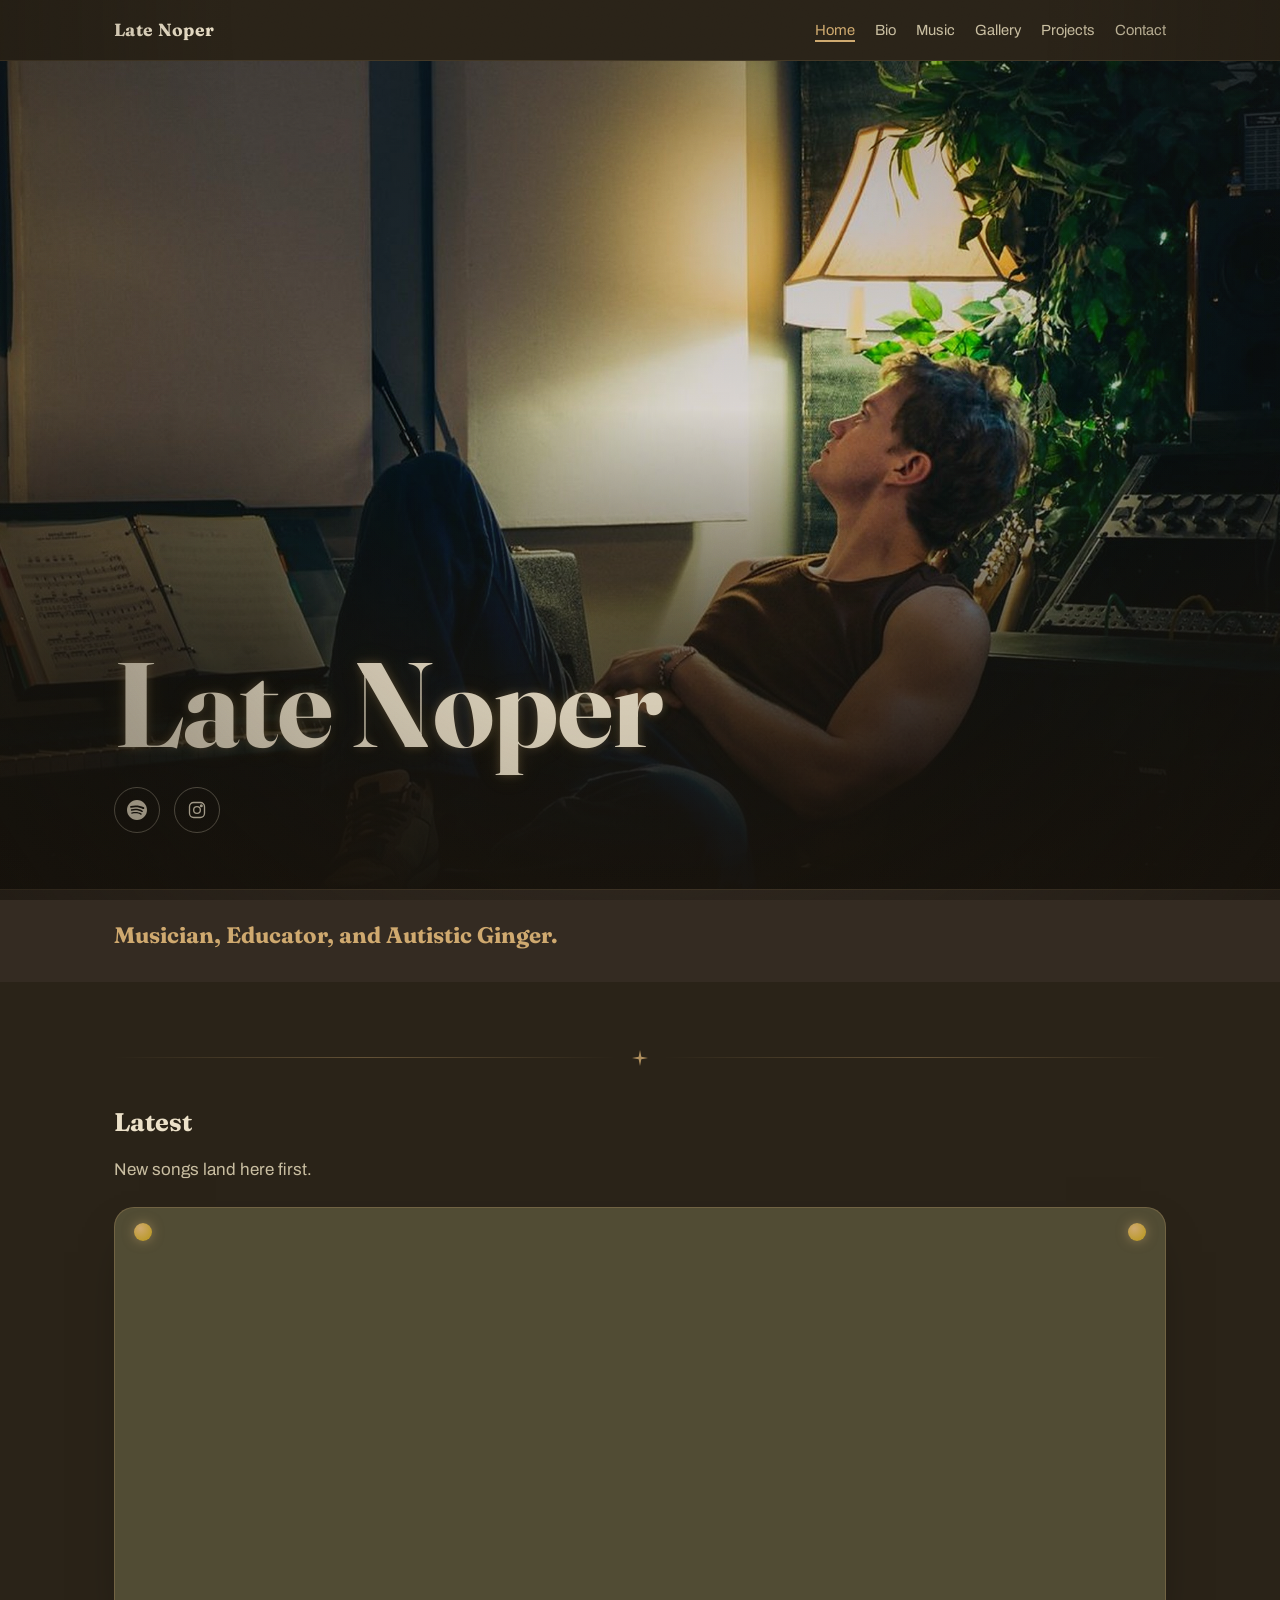
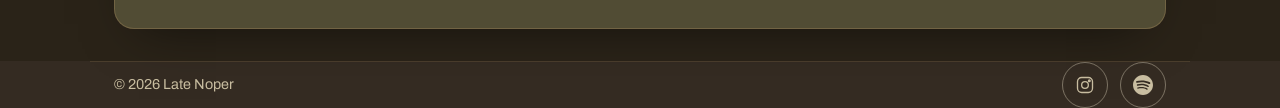
==== commit c7e126ec: "Add files via upload" ====
--- a/index.html
+++ b/index.html
@@ -37,7 +37,7 @@
     <h1>Late Noper</h1>
     <div class="hero-actions">
       <a class="btn-icon" href="https://open.spotify.com/artist/4hg9pHm6fuqy6S8k84b3Cp" target="_blank" rel="noopener" aria-label="Spotify">
-        <svg viewBox="0 0 24 24" fill="currentColor"><path d="M12 1.6C6.2 1.6 1.6 6.2 1.6 12S6.2 22.4 12 22.4 22.4 17.8 22.4 12 17.8 1.6 12 1.6zm4.86 15.02a.72.72 0 0 1-.99.24c-2.72-1.66-6.14-2.04-10.17-1.12a.72.72 0 1 1-.32-1.4c4.41-1 8.2-.57 11.24 1.29.34.21.45.65.24.99zm1.23-2.74a.9.9 0 0 1-1.24.3c-3.11-1.91-7.86-2.47-11.54-1.35a.9.9 0 1 1-.52-1.72c4.2-1.27 9.42-.65 13.01 1.54.42.26.56.81.29 1.23zm.11-2.86C14.76 9 7.72 8.76 3.76 10.01a1.08 1.08 0 1 1-.64-2.06c4.55-1.38 12.32-1.11 17.17 1.74a1.08 1.08 0 0 1-1.1 1.86z"/></svg>
+        <svg viewBox="0 0 24 24" fill="currentColor"><path d="M12 0C5.4 0 0 5.4 0 12s5.4 12 12 12 12-5.4 12-12S18.66 0 12 0zm5.521 17.34c-.24.359-.66.48-1.021.24-2.82-1.74-6.36-2.101-10.561-1.141-.418.122-.779-.179-.899-.539-.12-.421.18-.78.54-.9 4.56-1.021 8.52-.6 11.64 1.32.42.18.479.659.301 1.02zm1.44-3.3c-.301.42-.841.6-1.262.3-3.239-1.98-8.159-2.58-11.939-1.38-.479.12-1.02-.12-1.14-.6-.12-.48.12-1.02.6-1.14 4.32-1.32 9.72-.66 13.439 1.621.361.181.54.78.301 1.2zm.12-3.36C15.24 8.4 8.82 8.16 5.16 9.301c-.6.179-1.2-.181-1.38-.721-.18-.601.18-1.2.72-1.381 4.26-1.26 11.28-1.02 15.721 1.621.539.3.719 1.02.419 1.56-.299.421-1.02.599-1.559.3z"/></svg>
       </a>
       <a class="btn-icon" href="https://www.instagram.com/n8mydude" target="_blank" rel="noopener" aria-label="Instagram">
         <svg viewBox="0 0 24 24" fill="none" stroke="currentColor" stroke-width="1.6"><rect x="3" y="3" width="18" height="18" rx="5"/><circle cx="12" cy="12" r="4"/><circle cx="17.2" cy="6.8" r="1"/></svg>
@@ -80,7 +80,7 @@
       <svg viewBox="0 0 24 24" fill="none" stroke="currentColor" stroke-width="1.6"><rect x="3" y="3" width="18" height="18" rx="5"/><circle cx="12" cy="12" r="4"/><circle cx="17.2" cy="6.8" r="1"/></svg>
     </a>
     <a class="btn-icon" href="https://open.spotify.com/artist/4hg9pHm6fuqy6S8k84b3Cp" target="_blank" rel="noopener" aria-label="Spotify">
-      <svg viewBox="0 0 24 24" fill="currentColor"><path d="M12 1.6C6.2 1.6 1.6 6.2 1.6 12S6.2 22.4 12 22.4 22.4 17.8 22.4 12 17.8 1.6 12 1.6zm4.86 15.02a.72.72 0 0 1-.99.24c-2.72-1.66-6.14-2.04-10.17-1.12a.72.72 0 1 1-.32-1.4c4.41-1 8.2-.57 11.24 1.29.34.21.45.65.24.99zm1.23-2.74a.9.9 0 0 1-1.24.3c-3.11-1.91-7.86-2.47-11.54-1.35a.9.9 0 1 1-.52-1.72c4.2-1.27 9.42-.65 13.01 1.54.42.26.56.81.29 1.23zm.11-2.86C14.76 9 7.72 8.76 3.76 10.01a1.08 1.08 0 1 1-.64-2.06c4.55-1.38 12.32-1.11 17.17 1.74a1.08 1.08 0 0 1-1.1 1.86z"/></svg>
+      <svg viewBox="0 0 24 24" fill="currentColor"><path d="M12 0C5.4 0 0 5.4 0 12s5.4 12 12 12 12-5.4 12-12S18.66 0 12 0zm5.521 17.34c-.24.359-.66.48-1.021.24-2.82-1.74-6.36-2.101-10.561-1.141-.418.122-.779-.179-.899-.539-.12-.421.18-.78.54-.9 4.56-1.021 8.52-.6 11.64 1.32.42.18.479.659.301 1.02zm1.44-3.3c-.301.42-.841.6-1.262.3-3.239-1.98-8.159-2.58-11.939-1.38-.479.12-1.02-.12-1.14-.6-.12-.48.12-1.02.6-1.14 4.32-1.32 9.72-.66 13.439 1.621.361.181.54.78.301 1.2zm.12-3.36C15.24 8.4 8.82 8.16 5.16 9.301c-.6.179-1.2-.181-1.38-.721-.18-.601.18-1.2.72-1.381 4.26-1.26 11.28-1.02 15.721 1.621.539.3.719 1.02.419 1.56-.299.421-1.02.599-1.559.3z"/></svg>
     </a>
   </div>
 </footer>
--- a/assets/css/style.css
+++ b/assets/css/style.css
@@ -616,9 +616,40 @@
   margin-bottom:18px;
   accent-color:var(--pollen);
 }
+.score-toolbar{
+  display:flex;
+  align-items:center;
+  gap:14px;
+  margin-bottom:14px;
+}
+.score-toolbar .score-audio{
+  flex:1;
+  margin-bottom:0;
+}
+.score-toolbar .score-note{
+  flex:1;
+  margin:0;
+}
+.score-fullscreen-btn{
+  flex-shrink:0;
+  display:flex;
+  align-items:center;
+  gap:7px;
+  background:var(--charcoal-3);
+  border:1px solid rgba(207,169,111,0.3);
+  color:var(--birch-dim);
+  border-radius:8px;
+  padding:9px 14px;
+  font-family:'Archivo',sans-serif;
+  font-size:0.85rem;
+  cursor:pointer;
+  transition:background .2s ease, color .2s ease;
+}
+.score-fullscreen-btn:hover{background:var(--charcoal-2); color:var(--birch);}
+.score-fullscreen-btn svg{width:16px; height:16px; flex-shrink:0;}
 .score-pdf-viewer{
   width:100%;
-  max-height:640px;
+  max-height:85vh;
   overflow-y:auto;
   -webkit-overflow-scrolling:touch;
   border:1px solid rgba(207,169,111,0.2);
@@ -639,7 +670,35 @@
   font-size:0.9rem;
 }
 @media (max-width:700px){
-  .score-pdf-viewer{max-height:480px;}
+  .score-pdf-viewer{max-height:72vh;}
+}
+
+/* fullscreen state */
+.score-fullscreen-wrap:fullscreen{
+  background:var(--charcoal);
+  padding:24px;
+  display:flex;
+  flex-direction:column;
+  align-items:center;
+}
+.score-fullscreen-wrap:fullscreen .score-toolbar{
+  width:100%;
+  max-width:900px;
+}
+.score-fullscreen-wrap:fullscreen .score-pdf-viewer{
+  width:100%;
+  max-width:900px;
+  max-height:none;
+  flex:1;
+  min-height:0;
+}
+.score-fullscreen-wrap:-webkit-full-screen{
+  background:var(--charcoal);
+  padding:24px;
+}
+.score-fullscreen-wrap:-webkit-full-screen .score-pdf-viewer{
+  max-height:none;
+  flex:1;
 }
 .score-links{
   margin-top:14px;
